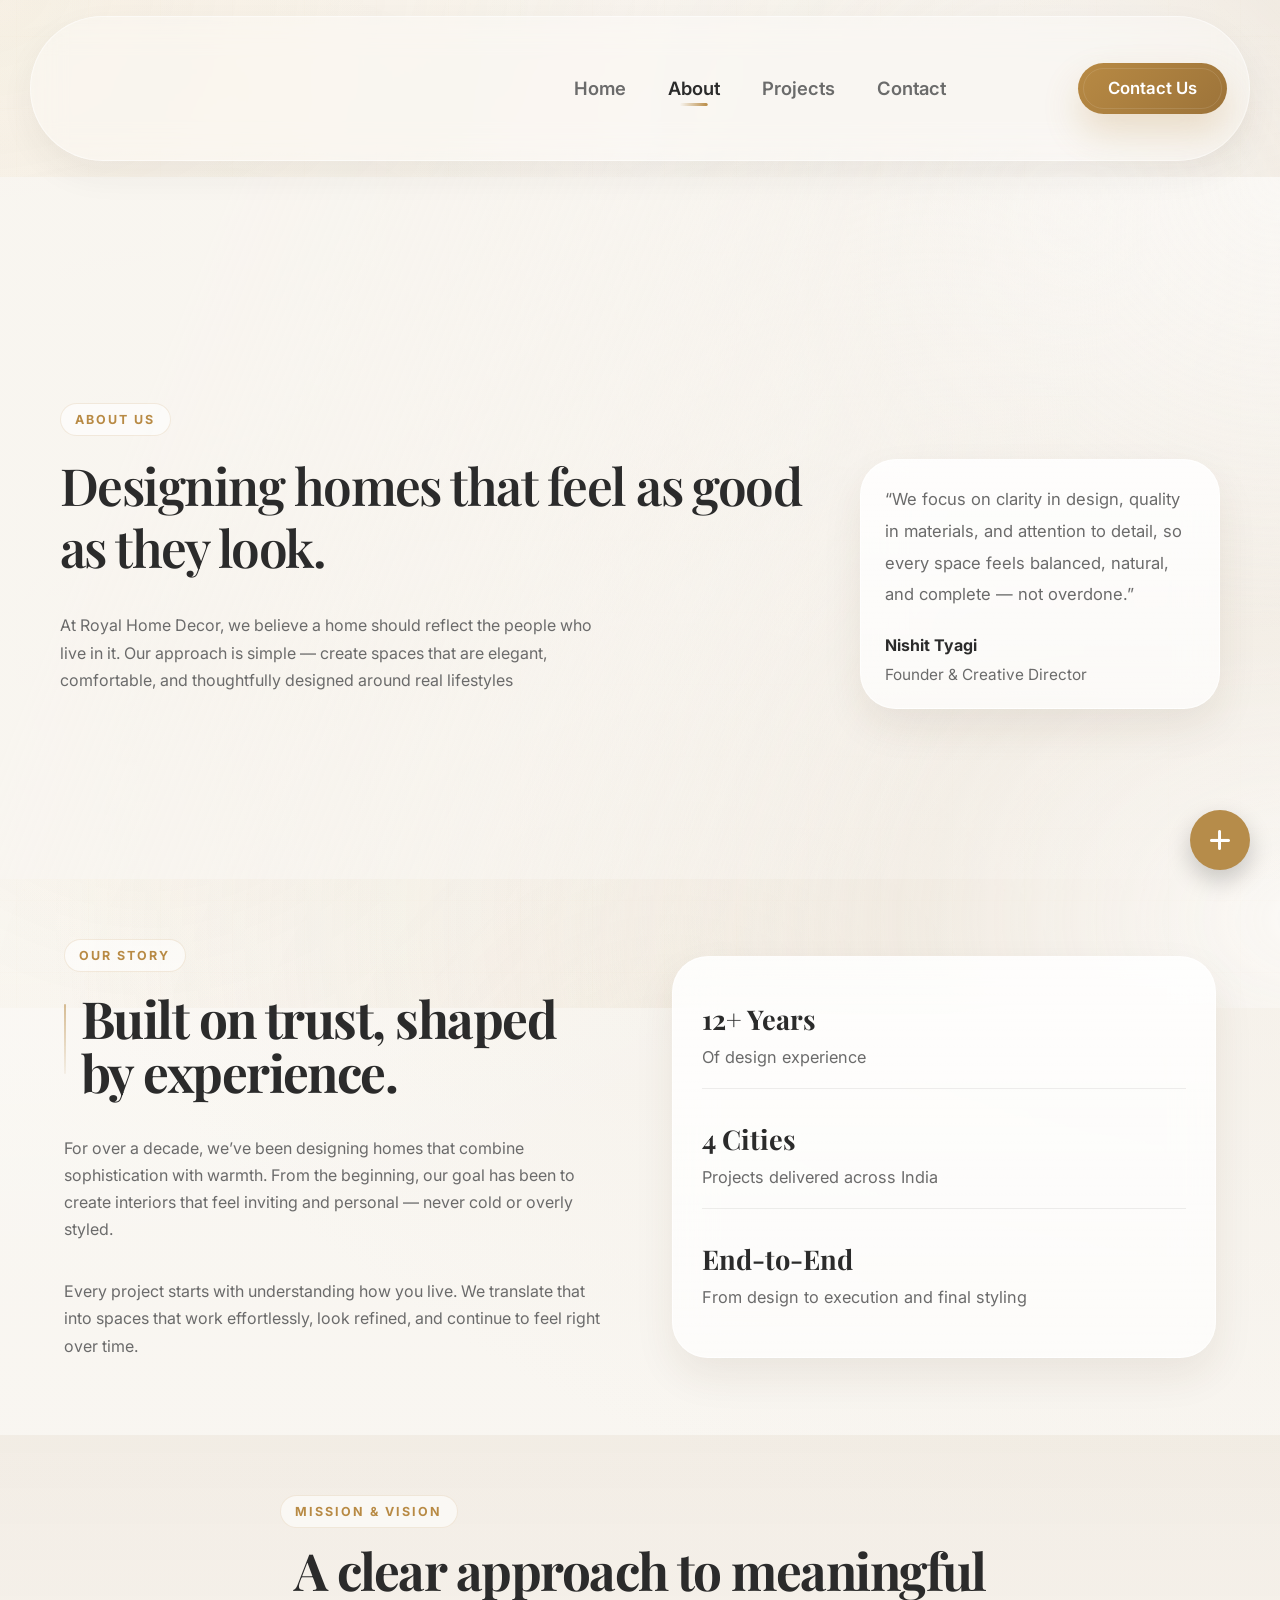
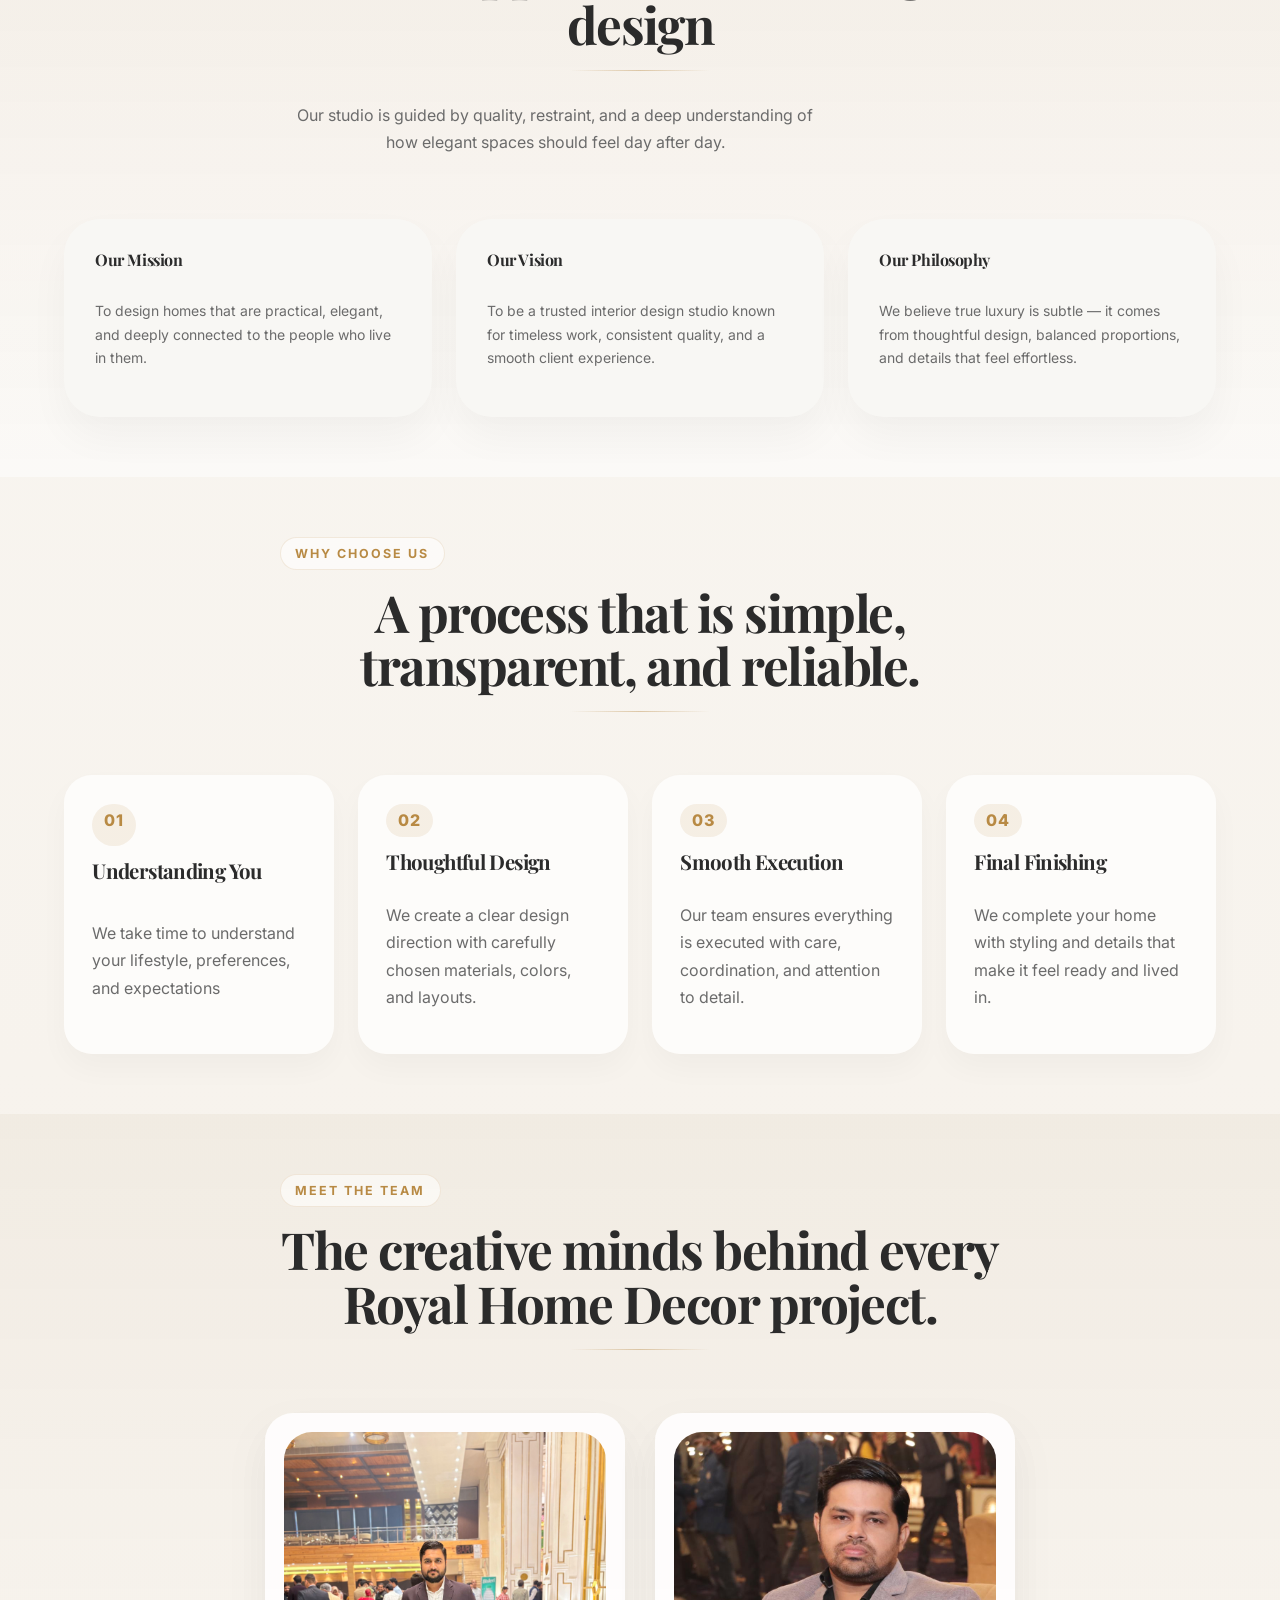
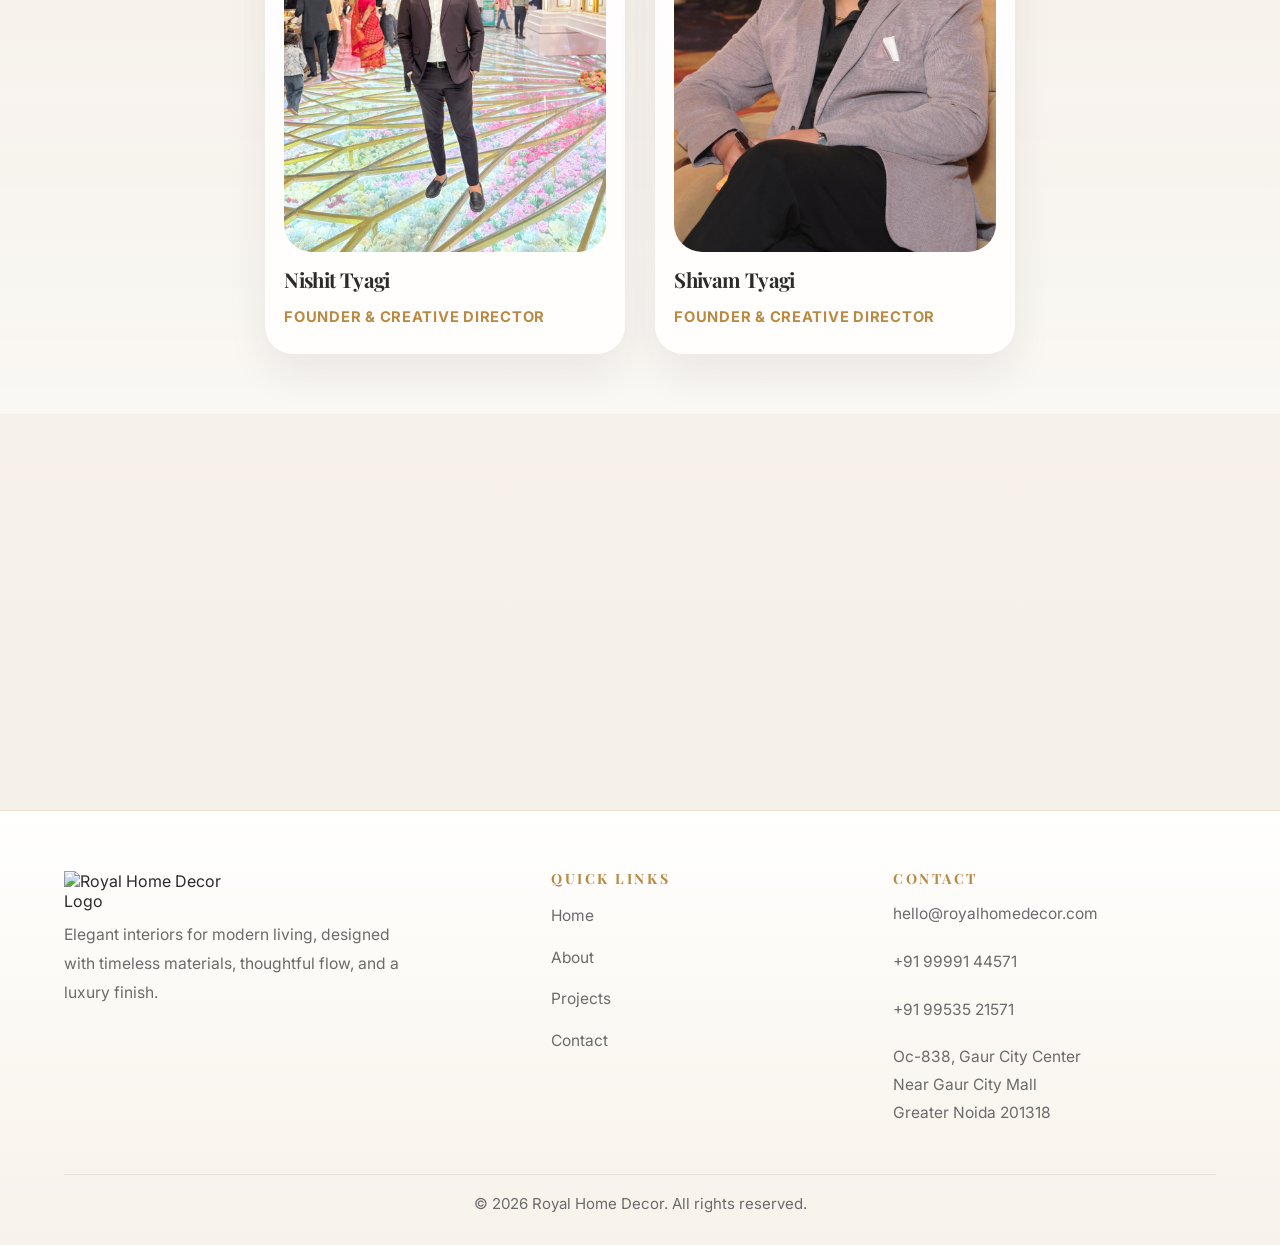
==== about.html @ 7101d957 "Update Mahagun gallery and team images" ====
<!DOCTYPE html>
<html lang="en">
  <head>
    <meta charset="UTF-8" />
    <meta name="viewport" content="width=device-width, initial-scale=1.0" />
    <title>About Us | Royal Home Decor</title>
    <meta
      name="description"
      content="Learn about Royal Home Decor, our design philosophy, team, and approach to creating elegant luxury interiors."
    />
    <script>
      document.documentElement.classList.add("js");
    </script>
    <link rel="preconnect" href="https://fonts.googleapis.com" />
    <link rel="preconnect" href="https://fonts.gstatic.com" crossorigin />
    <link
      href="https://fonts.googleapis.com/css2?family=Inter:wght@400;500;600;700;800&amp;family=Playfair+Display:wght@500;600;700;800&amp;display=swap"
      rel="stylesheet"
    />
    <link
      rel="stylesheet"
      href="https://cdnjs.cloudflare.com/ajax/libs/font-awesome/6.5.0/css/all.min.css"
    />
    <link rel="stylesheet" href="style.css" />
  </head>
  <body data-page="about">
    <div class="page-shell">
      <header class="site-header">
        <nav class="navbar" aria-label="Primary navigation">
          <a class="logo" href="index.html">
            <img src="images/brand/logo.png" alt="Royal Home Decor Logo" />
          </a>

          <div class="nav-menu" id="primary-menu">
            <a href="index.html" class="nav-link">Home</a>
            <a href="about.html" class="nav-link" aria-current="page">About</a>
            <a href="projects.html" class="nav-link">Projects</a>
            <a href="contact.html" class="nav-link">Contact</a>
          </div>

          <a href="contact.html" class="nav-cta">Contact Us</a>

          <button
            class="menu-toggle"
            type="button"
            aria-label="Toggle navigation"
            aria-expanded="false"
            aria-controls="primary-menu"
          >
            <span></span>
            <span></span>
          </button>
        </nav>
      </header>

      <main class="page-main about-section">
        <section class="page-hero hero-about about-hero">
          <div class="about-hero-container">
            <div class="page-hero-copy reveal reveal-up">
              <span class="eyebrow">About Us</span>
              <h1>Designing homes that feel as good as they look.</h1>
              <p>
                At Royal Home Decor, we believe a home should reflect the people who live in it.
               Our approach is simple — create spaces that are elegant, comfortable, and thoughtfully
               designed around real lifestyles
              </p>
            </div>

            <div class="page-hero-card glass-panel reveal reveal-up">
              <p>
                “We focus on clarity in design, quality in materials, and attention to detail, so every space
                feels balanced, natural, and complete — not overdone.”
                </p>
              <strong>Nishit Tyagi</strong>
              <span>Founder &amp; Creative Director</span>
            </div>
          </div>
        </section>

        <section class="section">
          <div class="container split-grid">
            <div class="editorial-panel reveal reveal-left">
              <span class="section-tag">Our Story</span>
              <h2>Built on trust, shaped by experience.</h2>
              <p>
                For over a decade, we’ve been designing homes that combine sophistication with warmth.
               From the beginning, our goal has been to create interiors that feel inviting and personal —
               never cold or overly styled.
              </p>
              <p>
                Every project starts with understanding how you live. We translate that into spaces that
                work effortlessly, look refined, and continue to feel right over time.
              </p>
            </div>

            <div class="story-card reveal reveal-right">
              <div class="story-metric">
                <strong>12+ Years</strong>
                <span>Of design experience</span>
              </div>
              <div class="story-metric">
                <strong>4 Cities</strong>
                <span>Projects delivered across India</span>
              </div>
              <div class="story-metric">
                <strong>End-to-End</strong>
                <span>From design to execution and final styling</span>
              </div>
            </div>
          </div>
        </section>

        <section class="section section-soft">
          <div class="container">
            <div class="section-header reveal reveal-up">
              <span class="section-tag">Mission &amp; Vision</span>
              <h2>A clear approach to meaningful design</h2>
              <p>
                Our studio is guided by quality, restraint, and a deep
                understanding of how elegant spaces should feel day after day.
              </p>
            </div>

            <div class="value-grid">
              <article class="value-card reveal reveal-up" data-delay="0">
                <h3>Our Mission</h3>
                <p>
                  To design homes that are practical, elegant, and deeply connected to the people who live in 
                  them.
                </p>
              </article>

              <article class="value-card reveal reveal-up" data-delay="120">
                <h3>Our Vision</h3>
                <p>
                  To be a trusted interior design studio known for timeless work, consistent quality, and a
                 smooth client experience.
                </p>
              </article>

              <article class="value-card reveal reveal-up" data-delay="240">
                <h3>Our Philosophy</h3>
                <p>
                  We believe true luxury is subtle — it comes from thoughtful design, balanced proportions,
                  and details that feel effortless.
                </p>
              </article>
            </div>
          </div>
        </section>

        <section class="section">
          <div class="container">
            <div class="section-header reveal reveal-up">
              <span class="section-tag">Why Choose Us</span>
              <h2>A process that is simple, transparent, and reliable.</h2>
            </div>

            <div class="timeline">
              <article class="timeline-step process-card reveal reveal-up" data-delay="0">
                <span class="timeline-index">01</span>
                <h3>Understanding You</h3>
                <p>
                  We take time to understand your lifestyle, preferences, and expectations
                </p>
              </article>

              <article class="timeline-step process-card reveal reveal-up" data-delay="120">
                <span class="timeline-index">02</span>
                <h3>Thoughtful Design</h3>
                <p>
                  We create a clear design direction with carefully chosen materials, colors, and layouts.
                </p>
              </article>

              <article class="timeline-step process-card reveal reveal-up" data-delay="240">
                <span class="timeline-index">03</span>
                <h3>Smooth Execution</h3>
                <p>
                  Our team ensures everything is executed with care, coordination, and attention to detail.
                </p>
              </article>

              <article class="timeline-step process-card reveal reveal-up" data-delay="360">
                <span class="timeline-index">04</span>
                <h3> Final Finishing</h3>
                <p>
                  We complete your home with styling and details that make it feel ready and lived in.
                </p>
              </article>
            </div>
          </div>
        </section>

        <section class="section section-soft">
          <div class="container team-section-container">
            <div class="section-header reveal reveal-up">
              <span class="section-tag">Meet The Team</span>
              <h2>The creative minds behind every Royal Home Decor project.</h2>
            </div>

            <div class="team-grid">

              <article class="team-card reveal reveal-up" data-delay="240">
                <img class="team-card-image--nishit" src="images/nishit-tyagi.jpg" alt="Nishit Tyagi portrait" />
                <h3>Nishit Tyagi</h3>
                <span>Founder &amp; Creative Director</span>
              </article>

              <article class="team-card reveal reveal-up" data-delay="360">
                <img class="team-card-image--shivam" src="images/shivam-tyagi.jpeg" alt="shivam Tyagi portrait" />
                <h3>Shivam Tyagi</h3>
                <span>Founder &amp; Creative Director</span>
              </article>
            </div>
          </div>
        </section>

        <section class="section">
          <div class="container">
            <div class="cta-banner reveal reveal-up">
              <div>
                <span class="section-tag">LET’S WORK TOGETHER</span>
                <h2>Your home, thoughtfully designed</h2>
                <p>
                  If you’re planning to design or upgrade your space, we’d love to help.
                  Let’s create a home that feels comfortable, refined, and truly yours
                </p>
              </div>
              <a href="contact.html" class="btn btn-primary">Start a Conversation</a>
            </div>
          </div>
        </section>
      </main>

      <footer class="site-footer">
        <div class="footer-container">
          <div class="footer-layout">
            <div class="footer-brand-block">
              <a class="footer-logo" href="index.html">
                <img src="images/brand/logo.png" alt="Royal Home Decor Logo" />
              </a>
              <p class="footer-brand-text">
                Elegant interiors for modern living, designed with timeless
                materials, thoughtful flow, and a luxury finish.
              </p>
            </div>

            <nav class="footer-links-block" aria-label="Footer navigation">
              <h3 class="footer-title">Quick Links</h3>
              <div class="footer-links-list">
                <a href="index.html">Home</a>
                <a href="about.html">About</a>
                <a href="projects.html">Projects</a>
                <a href="contact.html">Contact</a>
              </div>
            </nav>

            <div class="footer-contact-block">
              <h3 class="footer-title">Contact</h3>
              <a class="footer-contact-link" href="mailto:hello@royalhomedecor.com"
                >hello@royalhomedecor.com</a
              >
              <a class="footer-contact-link" href="tel:+919999144571">+91 99991 44571</a>
              <a class="footer-contact-link" href="tel:+919953521571">+91 99535 21571</a>
              <p class="footer-address">
                Oc-838, Gaur City Center<br />
                Near Gaur City Mall<br />
                Greater Noida 201318
              </p>
            </div>
          </div>

          <div class="footer-bottom">
            <p>&copy; <span data-year></span> Royal Home Decor. All rights reserved.</p>
          </div>
        </div>
      </footer>
    </div>

    <div class="fab-container">
      <div class="fab-options">
        <a
          href="https://wa.me/919999144571"
          target="_blank"
          rel="noopener noreferrer"
          class="fab-item whatsapp"
          aria-label="WhatsApp"
        >
          <i class="fab fa-whatsapp"></i>
        </a>
        <a
          href="https://www.instagram.com/royalhomedecor66"
          target="_blank"
          rel="noopener noreferrer"
          class="fab-item instagram"
          aria-label="Instagram"
        >
          <i class="fab fa-instagram"></i>
        </a>
        <a
          href="https://www.facebook.com/royalhomedecor66"
          target="_blank"
          rel="noopener noreferrer"
          class="fab-item facebook"
          aria-label="Facebook"
        >
          <i class="fab fa-facebook-f"></i>
        </a>
      </div>

      <button class="fab-main" id="fabToggle" aria-label="Toggle social menu">
        <i class="fas fa-plus"></i>
      </button>
    </div>

    <script src="script.js"></script>
  </body>
</html>
---- style.css ----
:root {
  --bg: #f8f5f0;
  --white: #ffffff;
  --gold: #b88a44;
  --gold-muted: #c4933f;
  --gold-deep: #9c7339;
  --beige: #ede5da;
  --beige-deep: #e3d7c6;
  --text-primary: #2b2b2b;
  --text-secondary: #6b6b6b;
  --border-soft: rgba(184, 138, 68, 0.16);
  --border-strong: rgba(184, 138, 68, 0.28);
  --glass: rgba(255, 255, 255, 0.54);
  --glass-strong: rgba(255, 255, 255, 0.82);
  --shadow-soft: 0 18px 40px rgba(77, 52, 20, 0.08);
  --shadow-card: 0 28px 60px rgba(43, 43, 43, 0.1);
  --shadow-lift: 0 32px 70px rgba(43, 43, 43, 0.14);
  --radius-xl: 36px;
  --radius-lg: 28px;
  --radius-md: 20px;
  --radius-sm: 16px;
  --max-width: 1220px;
  --nav-height: 86px;
  --transition: 0.35s ease;
  --carousel-gap: 1.5rem;
  --cards-per-view: 3;
  --pattern-beige: rgba(237, 229, 218, 0.38);
  --pattern-gold: rgba(184, 138, 68, 0.08);
  --pattern-gold-soft: rgba(184, 138, 68, 0.14);
  --space-sm: 20px;
  --space-md: 40px;
  --space-lg: 60px;
  --space-xl: 80px;
  --noise-pattern: url("data:image/svg+xml,%3Csvg xmlns='http://www.w3.org/2000/svg' width='140' height='140' viewBox='0 0 140 140'%3E%3Cg fill='%23c4933f' fill-opacity='0.08'%3E%3Ccircle cx='12' cy='18' r='1'/%3E%3Ccircle cx='56' cy='38' r='0.8'/%3E%3Ccircle cx='96' cy='22' r='0.9'/%3E%3Ccircle cx='128' cy='70' r='1'/%3E%3Ccircle cx='84' cy='96' r='0.8'/%3E%3Ccircle cx='38' cy='112' r='1'/%3E%3Ccircle cx='18' cy='80' r='0.7'/%3E%3Ccircle cx='68' cy='130' r='0.9'/%3E%3C/g%3E%3C/svg%3E");
  --curve-pattern: url("data:image/svg+xml,%3Csvg xmlns='http://www.w3.org/2000/svg' width='760' height='320' viewBox='0 0 760 320' fill='none'%3E%3Cpath d='M-40 248C84 224 116 80 250 92C384 104 432 248 560 248C646 248 708 200 800 168' stroke='%23B88A44' stroke-opacity='0.16' stroke-width='1.2'/%3E%3Cpath d='M-24 132C96 108 176 172 286 154C426 132 476 20 610 20C688 20 738 52 812 92' stroke='%23B88A44' stroke-opacity='0.12' stroke-width='1'/%3E%3C/svg%3E");
  --wave-pattern: url("data:image/svg+xml,%3Csvg xmlns='http://www.w3.org/2000/svg' width='900' height='360' viewBox='0 0 900 360' fill='none'%3E%3Cpath d='M0 220C128 184 172 266 300 234C434 200 478 106 620 122C734 134 798 214 900 196' stroke='%23B88A44' stroke-opacity='0.12' stroke-width='1.2'/%3E%3Cpath d='M0 292C122 258 178 318 300 286C436 252 486 156 626 176C744 192 804 284 900 274' stroke='%23B88A44' stroke-opacity='0.08' stroke-width='1'/%3E%3C/svg%3E");
}

*,
*::before,
*::after {
  box-sizing: border-box;
}

html {
  scroll-behavior: smooth;
  overflow-x: hidden;
  overflow-y: auto;
}

body {
  margin: 0;
  font-family: "Inter", sans-serif;
  color: var(--text-primary);
  background:
    radial-gradient(circle at top left, rgba(255, 255, 255, 0.78), transparent 28%),
    radial-gradient(circle at top right, rgba(237, 229, 218, 0.8), transparent 34%),
    linear-gradient(180deg, #fbf9f4 0%, #f8f5f0 40%, #f5efe7 100%);
  overflow-x: hidden;
  overflow-y: auto;
  transition: opacity 0.55s ease, transform 0.55s ease;
}

.js body {
  opacity: 0;
  transform: translateY(14px);
}

.js body.is-loaded {
  opacity: 1;
  transform: none;
}

.js body.is-leaving {
  opacity: 0;
  transform: translateY(14px);
}

body.menu-open {
  overflow: hidden;
}

body.modal-open {
  overflow: hidden;
}

img {
  max-width: 100%;
  height: auto;
  display: block;
}

a {
  color: inherit;
  text-decoration: none;
}

button,
input,
textarea {
  font: inherit;
}

button,
a,
input,
textarea {
  -webkit-tap-highlight-color: transparent;
}

button {
  cursor: pointer;
  padding: 10px 20px;
}

p {
  margin: 0;
}

.page-shell {
  position: relative;
  display: flex;
  min-height: 100vh;
  flex-direction: column;
  overflow: visible;
  isolation: isolate;
  z-index: 0;
}

.page-shell::before,
.page-shell::after {
  content: "";
  position: fixed;
  inset: -12vh -10vw;
  pointer-events: none;
}

.page-shell::before {
  z-index: -3;
  background:
    radial-gradient(ellipse at 6% 8%, rgba(196, 147, 63, 0.16) 0%, rgba(196, 147, 63, 0.09) 18%, rgba(196, 147, 63, 0.03) 34%, transparent 56%),
    radial-gradient(ellipse at 94% 92%, rgba(255, 255, 255, 0.72) 0%, rgba(237, 229, 218, 0.52) 20%, rgba(237, 229, 218, 0.16) 38%, transparent 62%),
    radial-gradient(circle at 18% 68%, rgba(196, 147, 63, 0.1) 0%, rgba(196, 147, 63, 0.03) 22%, transparent 48%),
    radial-gradient(circle at 78% 28%, rgba(255, 255, 255, 0.46) 0%, rgba(255, 255, 255, 0.1) 22%, transparent 48%),
    radial-gradient(circle at 52% 112%, rgba(196, 147, 63, 0.08) 0%, rgba(196, 147, 63, 0.02) 20%, transparent 50%);
  opacity: 0.82;
  animation: none;
}

.page-shell::after {
  z-index: -2;
  background:
    linear-gradient(rgba(196, 147, 63, 0.055) 1px, transparent 1px) 0 0 / 72px 72px,
    linear-gradient(90deg, rgba(196, 147, 63, 0.055) 1px, transparent 1px) 0 0 / 72px 72px,
    var(--noise-pattern) 0 0 / 140px 140px;
  opacity: 0.18;
}

.page-main {
  flex: 1;
}

.container {
  width: 90%;
  max-width: 1200px;
  margin: 0 auto;
}

.section {
  position: relative;
  padding: var(--space-lg) 0;
  margin: 0;
  min-height: auto;
  isolation: isolate;
}

section {
  padding: var(--space-lg) 0;
  margin: 0;
}

.row {
  display: flex;
  flex-wrap: wrap;
  gap: var(--space-md);
}

.projects-section {
  padding-bottom: 40px;
}

.testimonials-section,
.testimonial-section {
  padding-top: 40px;
}

.view-all-btn {
  margin-top: 20px;
}

.section-soft {
  background:
    linear-gradient(180deg, rgba(237, 229, 218, 0.55) 0%, rgba(255, 255, 255, 0.48) 100%);
}

.eyebrow,
.section-tag {
  display: inline-flex;
  align-items: center;
  gap: 0.45rem;
  width: fit-content;
  padding: 0.5rem 0.9rem;
  border-radius: 999px;
  background: rgba(255, 255, 255, 0.56);
  border: 1px solid var(--border-soft);
  color: var(--gold);
  font-size: 0.78rem;
  font-weight: 700;
  letter-spacing: 0.16em;
  text-transform: uppercase;
}

h1,
h2,
h3 {
  margin-top: 0;
  margin-bottom: 15px;
  font-family: "Playfair Display", serif;
  font-weight: 700;
  letter-spacing: -0.03em;
}

p {
  margin-top: 0;
  margin-bottom: 15px;
}

h1 {
  font-size: clamp(3rem, 6vw, 5.7rem);
  line-height: 0.98;
}

h2 {
  font-size: clamp(2.25rem, 4vw, 4rem);
  line-height: 1.05;
}

h3 {
  font-size: 1.28rem;
  line-height: 1.2;
}

.section-header {
  max-width: 720px;
  margin: 0 auto 3rem;
  text-align: center;
  display: grid;
  gap: 1rem;
}

.section-header h2 {
  position: relative;
  padding-bottom: 1.2rem;
}

.section-header h2::after {
  content: "";
  position: absolute;
  left: 50%;
  bottom: 0;
  width: min(140px, 44%);
  height: 1px;
  transform: translateX(-50%);
  background:
    linear-gradient(90deg, transparent 0%, rgba(184, 138, 68, 0.42) 50%, transparent 100%);
}

.section-header p,
.hero-copy p,
.page-hero-copy p,
.editorial-panel p,
.cta-banner p,
.value-card p,
.timeline-step p,
.team-card p,
.detail-card p,
.story-metric span,
.project-overlay p {
  color: var(--text-secondary);
  font-size: 1.02rem;
  line-height: 1.85;
}

.btn,
.nav-cta,
.inline-link {
  display: inline-flex;
  align-items: center;
  justify-content: center;
  border: 0;
  border-radius: 999px;
  transition: transform var(--transition), box-shadow var(--transition),
    background-color var(--transition), color var(--transition),
    border-color var(--transition), opacity var(--transition);
}

.btn {
  min-height: 56px;
  padding: 0.95rem 1.6rem;
  font-weight: 700;
}

.btn-small {
  min-height: 42px;
  padding: 0.65rem 1rem;
  font-size: 0.92rem;
}

.btn-primary,
.nav-cta {
  position: relative;
  overflow: hidden;
  isolation: isolate;
  background: linear-gradient(135deg, var(--gold) 0%, var(--gold-deep) 100%);
  color: var(--white);
  box-shadow: 0 18px 36px rgba(184, 138, 68, 0.24);
}

.btn-primary::after,
.nav-cta::after {
  content: "";
  position: absolute;
  inset: 5px;
  border-radius: inherit;
  border: 1px solid rgba(255, 255, 255, 0.3);
  opacity: 0.36;
  transition: opacity var(--transition), transform var(--transition);
  pointer-events: none;
}

.btn-secondary {
  background: rgba(255, 255, 255, 0.66);
  border: 1px solid rgba(184, 138, 68, 0.18);
  color: var(--text-primary);
  box-shadow: 0 14px 30px rgba(43, 43, 43, 0.06);
  backdrop-filter: blur(14px);
}

.btn:hover,
.nav-cta:hover,
.inline-link:hover,
.btn:focus-visible,
.nav-cta:focus-visible,
.inline-link:focus-visible {
  transform: translateY(-2px);
}

.btn-primary:hover::after,
.nav-cta:hover::after,
.btn-primary:focus-visible::after,
.nav-cta:focus-visible::after {
  opacity: 0.66;
  transform: scale(0.98);
}

.inline-link {
  width: fit-content;
  padding: 0;
  color: var(--gold);
  font-weight: 700;
}

.glass-panel,
.floating-card,
.story-card,
.form-card,
.contact-panel,
.cta-banner,
.value-card {
  border: 1px solid rgba(255, 255, 255, 0.64);
  background: linear-gradient(180deg, rgba(255, 255, 255, 0.86) 0%, rgba(255, 255, 255, 0.68) 100%);
  backdrop-filter: blur(20px);
  box-shadow: var(--shadow-soft);
}

.project-card::before,
.gallery-card::before,
.testimonial-card::before {
  content: "";
  position: absolute;
  inset: 10px;
  border-radius: calc(var(--radius-lg) - 8px);
  border: 1px solid rgba(184, 138, 68, 0.22);
  opacity: 0;
  transform: scale(0.985);
  z-index: 2;
  transition: opacity var(--transition), transform var(--transition);
  pointer-events: none;
}

.project-card:hover::before,
.gallery-card:hover::before,
.testimonial-card:hover::before,
.project-card:focus-within::before,
.gallery-card:focus-within::before,
.testimonial-card:focus-within::before {
  opacity: 1;
  transform: scale(1);
}

.site-header {
  position: sticky;
  top: 0;
  z-index: 1000;
  padding: 1rem 0;
}

.navbar {
  width: min(calc(100% - 3rem), var(--max-width));
  margin: 0 auto;
  display: flex;
  align-items: center;
  justify-content: space-between;
  gap: 1rem;
  min-height: 100px;
  padding: 0.72rem 1.35rem;
  border-radius: 999px;
  background: rgba(255, 255, 255, 0.34);
  border: 1px solid rgba(255, 255, 255, 0.5);
  box-shadow: 0 14px 34px rgba(43, 43, 43, 0.06);
  backdrop-filter: blur(16px);
  transition: background-color var(--transition), border-color var(--transition),
    box-shadow var(--transition);
}

.navbar.scrolled,
.navbar.menu-open {
  background: rgba(255, 255, 255, 0.82);
  border-color: var(--border-soft);
  box-shadow: 0 18px 38px rgba(43, 43, 43, 0.08);
}

.logo {
  font-family: "Playfair Display", serif;
  font-size: 1.35rem;
  font-weight: 700;
  letter-spacing: 0.02em;
}

.navbar > .logo {
  display: flex;
  align-items: center;
  justify-content: flex-start;
  width: 380px;
  min-width: 380px;
  height: 120px;
  overflow: hidden;
  padding-left: 28px;
  margin-right: 0.5rem;
  flex-shrink: 0;
  line-height: 0;
}

.navbar > .logo img {
  height: 105px;
  width: auto;
  object-fit: contain;
  display: block;
  margin-left: 26px;
  transform: scale(2.35);
  transform-origin: center;
}

.navbar > .logo.logo--text {
  width: auto;
  min-width: 0;
  height: auto;
  overflow: visible;
  padding-left: 0;
  margin-right: 1rem;
  line-height: 1.1;
}

.navbar,
.nav-container,
.navbar-container {
  display: flex;
  align-items: center;
  justify-content: space-between;
  min-height: 100px;
}

.nav-menu,
.nav-links {
  display: flex;
  align-items: center;
  gap: 42px;
}

.nav-menu {
  flex: 1;
  justify-content: center;
  margin: 0 1.5rem;
}

.nav-link,
.nav-links a {
  position: relative;
  color: var(--text-secondary);
  font-size: 1.15rem;
  font-weight: 600;
  line-height: 1;
  padding: 0;
}

.nav-link::after,
.nav-links a::after {
  content: "";
  position: absolute;
  left: 50%;
  bottom: -8px;
  width: 55%;
  height: 3px;
  border-radius: 999px;
  background: linear-gradient(90deg, transparent, var(--gold));
  transform: translateX(-50%) scaleX(0);
  transform-origin: center;
  transition: transform var(--transition), opacity var(--transition);
  opacity: 0;
}

.nav-link:hover,
.nav-link:focus-visible,
.nav-link[aria-current="page"],
.nav-links a.active {
  color: var(--text-primary);
}

.nav-link:hover::after,
.nav-link:focus-visible::after,
.nav-link[aria-current="page"]::after,
.nav-links a.active::after {
  transform: translateX(-50%) scaleX(1);
  opacity: 1;
}

.nav-cta,
.contact-btn {
  min-height: 46px;
  padding: 16px 30px;
  line-height: 1.15;
  white-space: nowrap;
  font-size: 1.05rem;
  font-weight: 600;
  border-radius: 999px;
  flex-shrink: 0;
}

.menu-toggle {
  display: none;
  width: 48px;
  height: 48px;
  flex-shrink: 0;
  align-items: center;
  justify-content: center;
  flex-direction: column;
  gap: 0.35rem;
  border: 0;
  border-radius: 50%;
  background: rgba(255, 255, 255, 0.7);
  padding: 0;
}

.card {
  padding: 20px;
}

.menu-toggle span {
  width: 20px;
  height: 2px;
  border-radius: 999px;
  background: var(--text-primary);
  transition: transform var(--transition), opacity var(--transition);
}

.hero-home,
.page-hero {
  position: relative;
  display: flex;
  align-items: center;
  overflow: clip;
  isolation: isolate;
}

.hero-home::before,
.page-hero::before {
  content: "";
  position: absolute;
  inset: 0;
  background:
    linear-gradient(112deg, rgba(248, 245, 240, 0.94) 15%, rgba(248, 245, 240, 0.72) 45%, rgba(248, 245, 240, 0.34) 75%),
    radial-gradient(circle at top right, rgba(255, 255, 255, 0.65), transparent 30%);
  z-index: -1;
}

.hero-home::after {
  content: "";
  position: absolute;
  top: -18%;
  right: -10%;
  width: min(44vw, 520px);
  aspect-ratio: 1;
  border-radius: 50%;
  background: rgba(237, 229, 218, 0.52);
  filter: blur(40px);
  z-index: -1;
}

.hero-home {
  min-height: 100vh;
  padding-top: 110px;
  padding-bottom: clamp(2.8rem, 5.8vh, 5.2rem);
  background: url("images/featured/home-hero.jpg") center/cover no-repeat;
  background-attachment: scroll;
}

.hero-section {
  position: relative;
  min-height: 100vh;
  padding-top: 110px;
  overflow: visible;
  background-attachment: scroll;
}

.main-wrapper,
.page-container,
.page-wrapper {
  overflow: visible;
}

.hero-section,
.testimonial-track,
.project-card,
.hero-stats-card {
  transform: translateZ(0);
  backface-visibility: hidden;
}

.page-hero {
  min-height: 78vh;
  padding: 8.5rem 0 5rem;
  background-position: center;
  background-size: cover;
  background-attachment: scroll;
}

.about-hero-container {
  position: relative;
  z-index: 1;
  width: 100%;
  max-width: 1400px;
  margin: 0 auto;
  padding: 0 60px;
  display: flex;
  justify-content: space-between;
  align-items: flex-end;
  gap: clamp(1.5rem, 3vw, 3rem);
}

.about-hero .page-hero-copy {
  max-width: min(760px, 100%);
  margin: 0;
  padding: 0;
  left: auto;
  right: auto;
  position: relative;
}

.about-hero .page-hero-card {
  margin-left: auto;
  width: min(360px, 100%);
  max-width: 360px;
}

.hero-home .hero-grid,
.hero-container {
  position: relative;
  width: 100%;
  max-width: 1400px;
  margin: 0 auto;
  padding: 0 60px;
  display: block;
}

.hero-about {
  background-image: url("images/featured/about-hero.jpg");
}

.hero-projects {
  background-image: url("images/projects/chandelier-salon.jpg");
}

.hero-contact {
  background-image: url("images/featured/contact-hero.jpg");
}

.hero-apex-golf {
  background-image: url("images/apex-golf-avenue.jpg");
  background-position: center 42%;
}

.hero-grid,
.page-hero-inner {
  position: relative;
  z-index: 1;
  display: grid;
  width: 100%;
  grid-template-columns: minmax(0, 1fr) minmax(260px, 340px);
  gap: clamp(1.4rem, 2.8vw, 2.5rem);
  align-items: center;
}

.hero-grid::before,
.hero-grid::after {
  content: "";
  position: absolute;
  pointer-events: none;
}

.hero-grid::before {
  top: -8%;
  left: -8%;
  width: min(62vw, 760px);
  height: min(44vh, 320px);
  background: var(--curve-pattern) left top / contain no-repeat;
  opacity: 0.36;
  z-index: -1;
}

.hero-grid::after {
  right: 20%;
  bottom: 4%;
  width: 180px;
  height: 180px;
  background:
    radial-gradient(circle, rgba(184, 138, 68, 0.22) 0 1.4px, transparent 1.4px) 0 0 / 18px 18px;
  opacity: 0.26;
  animation: none;
  z-index: -1;
}

.page-hero-inner {
  align-items: end;
}

.page-hero-inner--centered {
  grid-template-columns: 1fr;
  justify-items: center;
  text-align: center;
}

.hero-copy,
.page-hero-copy {
  position: relative;
  max-width: 680px;
  display: grid;
  gap: 1.2rem;
}

.hero-home .hero-copy {
  max-width: 900px;
  padding-left: 0;
  padding-right: 380px;
}

.hero-content {
  max-width: 620px;
  padding-left: 80px;
  padding-right: 20px;
  position: relative;
  z-index: 2;
}

.hero-left {
  padding-left: 70px;
}

.hero-content .tag {
  margin-left: 6px;
  margin-bottom: 24px;
}

.hero-copy::before {
  content: "";
  position: absolute;
  left: -16%;
  top: 18%;
  width: min(42vw, 430px);
  aspect-ratio: 1;
  border-radius: 50%;
  background: radial-gradient(circle, rgba(184, 138, 68, 0.16) 0%, rgba(184, 138, 68, 0.04) 58%, transparent 78%);
  filter: blur(30px);
  z-index: -1;
  animation: none;
}

.hero-copy h1 {
  font-size: clamp(2.6rem, 5.4vw, 5rem);
  line-height: 0.97;
}

.hero-home .hero-copy h1,
.hero-content h1 {
  font-size: clamp(4rem, 6vw, 7rem);
  line-height: 0.92;
  letter-spacing: -0.04em;
  margin-bottom: 24px;
}

.hero-content h1 {
  margin-left: 6px;
}

.hero-copy p,
.page-hero-copy p {
  max-width: 620px;
  font-size: 1.08rem;
}

.hero-home .hero-copy p,
.hero-content p {
  max-width: 680px;
  font-size: 1.3rem;
  margin-bottom: 32px;
}

.hero-content p {
  margin-left: 6px;
  max-width: 560px;
}

.about-section h1,
.about-hero .page-hero-copy h1 {
  font-size: clamp(32px, 4vw, 56px);
  line-height: 1.2;
  font-weight: 600;
}

.about-section p {
  font-size: 16px;
  line-height: 1.7;
  max-width: 550px;
}

.about-card h3,
.about-section .value-card h3 {
  font-size: 16px;
}

.about-card p,
.about-section .value-card p {
  font-size: 14px;
}

.page-hero-inner--centered .page-hero-copy p {
  margin: 0 auto;
}

.hero-actions {
  display: flex;
  flex-wrap: wrap;
  gap: 1rem;
  margin-top: 0.5rem;
}

.hero-trust {
  margin-top: 0.5rem;
  max-width: 62ch;
  color: var(--text-secondary);
  font-size: 0.96rem;
  line-height: 1.8;
}

.floating-card,
.page-hero-card {
  padding: 1.5rem;
  border-radius: var(--radius-xl);
}

.floating-card {
  display: grid;
  gap: 1rem;
  animation: none;
}

.hero-stats {
  position: relative;
  isolation: isolate;
}

.hero-right {
  position: absolute;
  top: 50%;
  right: 60px;
  display: flex;
  justify-content: flex-end;
  transform: none;
  translate: 0 -50%;
}

.hero-home .hero-grid > .hero-stats {
  position: absolute;
  top: 50%;
  right: 60px;
  justify-self: end;
  transform: none;
  translate: 0 -50%;
}

.hero-home .hero-stats,
.hero-stats-card {
  width: 330px;
  max-width: 100%;
  padding: 34px 28px;
  animation: floatCard 8s ease-in-out infinite;
}

.hero-overlay,
.hero-inner,
.hero-wrapper {
  padding-left: 0 !important;
  padding-right: 0 !important;
}

.hero-bg,
.hero-overlay,
.bg-blob,
.floating-shape {
  will-change: auto;
  animation: none;
  filter: none;
}

.hero-stats::before,
.hero-stats::after {
  content: "";
  position: absolute;
  pointer-events: none;
  z-index: -1;
}

.hero-stats::before {
  width: 130px;
  height: 130px;
  top: -30px;
  right: -24px;
  border-radius: 28px;
  border: 1px solid rgba(184, 138, 68, 0.22);
  background: rgba(255, 255, 255, 0.2);
  transform: rotate(10deg);
  animation: none;
}

.hero-stats::after {
  width: 120px;
  height: 120px;
  left: -28px;
  bottom: 14px;
  border-radius: 50%;
  background: rgba(184, 138, 68, 0.12);
  filter: blur(34px);
}

.hero-stats .stat-block + .stat-block {
  border-top: 1px solid rgba(43, 43, 43, 0.08);
  padding-top: 1rem;
}

.stat-block strong {
  display: block;
  font-family: "Playfair Display", serif;
  font-size: 2.15rem;
}

.stat-block span,
.page-hero-card span {
  color: var(--text-secondary);
  font-size: 0.96rem;
}

.page-hero-card {
  display: grid;
  gap: 0.6rem;
  max-width: 360px;
}

.page-hero-card p {
  font-size: 1.04rem;
  line-height: 1.9;
  color: var(--text-secondary);
}

.split-grid {
  display: grid;
  grid-template-columns: minmax(0, 1fr) minmax(0, 1fr);
  gap: 4rem;
  align-items: center;
}

.split-grid--balanced {
  grid-template-columns: minmax(0, 0.95fr) minmax(0, 1.05fr);
}

.image-panel img,
.about-image {
  min-height: 520px;
  object-fit: cover;
  border-radius: var(--radius-xl);
  box-shadow: var(--shadow-card);
}

.image-panel {
  position: relative;
  isolation: isolate;
}

.image-panel::before,
.image-panel::after {
  content: "";
  position: absolute;
  pointer-events: none;
  z-index: -1;
}

.image-panel::before {
  left: -8%;
  top: 6%;
  width: min(80%, 430px);
  height: min(94%, 540px);
  border-radius: 230px 230px 32px 32px;
  border: 1px solid rgba(184, 138, 68, 0.16);
  background: linear-gradient(180deg, rgba(237, 229, 218, 0.48) 0%, rgba(255, 255, 255, 0.05) 100%);
}

.image-panel::after {
  width: 130px;
  height: 130px;
  top: -18px;
  right: -18px;
  border-radius: 24px;
  background:
    radial-gradient(circle, rgba(184, 138, 68, 0.24) 0 1.2px, transparent 1.2px) 0 0 / 12px 12px;
  opacity: 0.34;
}

.editorial-panel {
  display: grid;
  gap: 1.25rem;
}

.editorial-panel h2 {
  position: relative;
  padding-left: 1.05rem;
}

.editorial-panel h2::before {
  content: "";
  position: absolute;
  left: 0;
  top: 0.24em;
  width: 2px;
  height: 65%;
  border-radius: 999px;
  background: linear-gradient(180deg, rgba(184, 138, 68, 0.55) 0%, rgba(184, 138, 68, 0.08) 100%);
}

.feature-list {
  display: grid;
  gap: 1rem;
  margin: 0.5rem 0 0.75rem;
}

.feature-item {
  padding: 1.1rem 1.2rem;
  border-radius: var(--radius-md);
  background: rgba(255, 255, 255, 0.72);
  border: 1px solid rgba(255, 255, 255, 0.7);
  box-shadow: 0 16px 36px rgba(43, 43, 43, 0.05);
}

.feature-item strong {
  display: block;
  margin-bottom: 0.35rem;
  font-size: 1rem;
}

.feature-item span {
  color: var(--text-secondary);
  font-size: 0.96rem;
  line-height: 1.75;
}

.project-grid {
  position: relative;
  z-index: 0;
  display: grid;
  gap: 1.5rem;
}

.project-grid--three {
  grid-template-columns: repeat(3, minmax(0, 1fr));
}

.project-grid::before,
.gallery-grid::before {
  content: "";
  position: absolute;
  inset: -1.6rem -1rem;
  border-radius: calc(var(--radius-xl) + 8px);
  background:
    linear-gradient(rgba(184, 138, 68, 0.05) 1px, transparent 1px),
    linear-gradient(90deg, rgba(184, 138, 68, 0.05) 1px, transparent 1px);
  background-size: 44px 44px;
  opacity: 0.24;
  z-index: -2;
  pointer-events: none;
}

.project-grid::after,
.gallery-grid::after {
  content: "";
  position: absolute;
  width: min(34vw, 360px);
  aspect-ratio: 1;
  top: 18%;
  right: 10%;
  border-radius: 50%;
  background: rgba(184, 138, 68, 0.08);
  filter: blur(40px);
  z-index: -1;
  pointer-events: none;
  animation: none;
}

.project-card,
.gallery-card {
  position: relative;
  overflow: hidden;
  border-radius: var(--radius-lg);
  box-shadow: var(--shadow-card);
  background: var(--white);
  transition: transform var(--transition), box-shadow var(--transition);
  transform: translateZ(0);
  backface-visibility: hidden;
}

.project-card:hover,
.gallery-card:hover,
.testimonial-card:hover,
.team-card:hover {
  transform: translateY(-8px);
  box-shadow: var(--shadow-lift);
}

.project-media,
.gallery-card img {
  position: relative;
  overflow: hidden;
}

.project-media {
  aspect-ratio: 0.84;
}

.project-media img,
.gallery-card img {
  height: 100%;
  object-fit: cover;
  transition: transform 0.7s ease;
}

.project-image--mahagun {
  width: 100%;
  height: 100%;
  object-fit: contain;
  object-position: center center;
  background: #ebe6de;
  filter: none;
  transform: scale(1);
  transition: transform 0.7s ease;
}

.project-card:hover .project-media img,
.gallery-card:hover img {
  transform: scale(1.06);
}

.project-card:hover .project-image--mahagun {
  transform: scale(1.03);
}


.project-overlay,
.gallery-overlay {
  --overlay-action-space: 0px;
  position: absolute;
  left: 1.15rem;
  right: 1.15rem;
  bottom: 0.85rem;
  display: grid;
  gap: 0.34rem;
  padding: 0.82rem 1rem calc(0.86rem + var(--overlay-action-space));
  border-radius: 22px;
  background: rgba(255, 255, 255, 0.76);
  border: 1px solid rgba(255, 255, 255, 0.72);
  backdrop-filter: blur(16px);
  align-content: start;
  overflow: hidden;
  transform: translateY(calc(100% - 104px));
  transition: transform 0.45s ease, padding-bottom 0.35s ease;
}

.project-meta,
.gallery-overlay span {
  color: var(--gold);
  font-size: 0.88rem;
  font-weight: 700;
  letter-spacing: 0.08em;
  text-transform: uppercase;
}

.project-overlay h3,
.gallery-overlay h3 {
  margin: 0;
  line-height: 1.1;
}

.project-overlay .project-cta,
.gallery-overlay .btn {
  position: absolute;
  left: 1rem;
  right: 1rem;
  bottom: 0.86rem;
  margin: 0;
  opacity: 0;
  transform: translateY(12px);
  pointer-events: none;
  transition: opacity 0.35s ease, transform 0.35s ease;
}

.project-card:hover .project-overlay,
.project-card:focus-within .project-overlay,
.gallery-card:hover .gallery-overlay,
.gallery-card:focus-within .gallery-overlay {
  --overlay-action-space: 3.5rem;
  transform: translateY(0);
}

.project-card:hover .project-overlay .project-cta,
.project-card:focus-within .project-overlay .project-cta,
.gallery-card:hover .gallery-overlay .btn,
.gallery-card:focus-within .gallery-overlay .btn {
  opacity: 1;
  transform: translateY(0);
  pointer-events: auto;
}

.section-actions {
  display: flex;
  justify-content: center;
  margin-top: 2.5rem;
}

.hero-gallery {
  min-height: min(70vh, 680px);
  padding: 8rem 0 5rem;
  background:
    linear-gradient(rgba(248, 245, 240, 0.78), rgba(248, 245, 240, 0.84)),
    url("images/projects/mahagun-mascot-crossing-republic.jpg") center 56% / cover no-repeat;
}

[data-page="nirala-gallery"] .hero-gallery {
  background:
    linear-gradient(rgba(248, 245, 240, 0.78), rgba(248, 245, 240, 0.84)),
    url("images/projects/nirala-estate-kitchen.jpg") center 52% / cover no-repeat;
}

[data-page="apex-gallery"] .hero-gallery {
  background:
    linear-gradient(rgba(248, 245, 240, 0.78), rgba(248, 245, 240, 0.84)),
    url("images/projects/apex-apphabe-bedroom.jpg") center 52% / cover no-repeat;
}

.apex-apphabe-gallery-shell {
  width: min(90%, 1200px);
  max-width: 1200px;
}

.apex-apphabe-gallery-grid {
  display: grid;
  grid-template-columns: repeat(3, minmax(0, 1fr));
  gap: 20px;
}

.apex-apphabe-gallery-card {
  margin: 0;
  aspect-ratio: 3 / 4;
  overflow: hidden;
  border-radius: 20px;
  background: linear-gradient(180deg, #faf6ef 0%, #f2e9dd 100%);
  box-shadow: 0 18px 40px rgba(43, 43, 43, 0.08);
}

.apex-apphabe-gallery-card img {
  width: 100%;
  height: 100%;
  display: block;
  object-fit: cover;
  transition: transform 0.4s ease;
}

.apex-apphabe-gallery-card:hover img {
  transform: scale(1.05);
}

@media (max-width: 1100px) {
  .apex-apphabe-gallery-grid {
    grid-template-columns: repeat(2, minmax(0, 1fr));
  }
}

@media (max-width: 680px) {
  .apex-apphabe-gallery-grid {
    grid-template-columns: 1fr;
  }
}

[data-page="apex-golf-avenue-gallery"] .hero-gallery {
  background:
    linear-gradient(rgba(248, 245, 240, 0.78), rgba(248, 245, 240, 0.84)),
    url("images/apex-golf-avenue.jpg") center 52% / cover no-repeat;
}

.gallery-page-hero {
  display: grid;
  gap: 1rem;
  max-width: 900px;
}

.gallery-page-hero h1 {
  font-size: clamp(2.4rem, 5.2vw, 5rem);
  line-height: 0.98;
}

.gallery-page-hero p {
  color: var(--text-secondary);
  max-width: 68ch;
  line-height: 1.8;
}

.gallery-back-link {
  display: inline-flex;
  align-items: center;
  gap: 0.45rem;
  width: fit-content;
  margin-bottom: 1rem;
  padding: 0.55rem 1rem;
  border-radius: 999px;
  border: 1px solid var(--border-soft);
  background: rgba(255, 255, 255, 0.74);
  color: var(--text-primary);
  font-weight: 600;
  transition: transform var(--transition), border-color var(--transition), color var(--transition);
}

.gallery-back-link:hover,
.gallery-back-link:focus-visible {
  color: var(--gold-deep);
  border-color: var(--border-strong);
  transform: translateY(-2px);
}

.mahagun-gallery-page {
  position: relative;
  padding-top: 1.2rem;
}

.mahagun-gallery-page::before {
  content: "";
  position: absolute;
  top: 8%;
  right: 4%;
  width: min(28vw, 320px);
  aspect-ratio: 1;
  border-radius: 50%;
  background: rgba(184, 138, 68, 0.1);
  filter: blur(40px);
  z-index: -1;
  pointer-events: none;
}

.mahagun-gallery-page .container {
  width: min(90%, 1200px);
  max-width: 1200px;
}

.mahagun-gallery-page [data-mahagun-page-gallery] {
  display: grid;
  grid-template-columns: repeat(3, minmax(0, 1fr));
  gap: clamp(1rem, 2vw, 1.5rem);
  width: 100%;
  max-width: 1200px;
  margin: 0 auto;
}

.mahagun-gallery-page [data-mahagun-page-gallery]::before,
.mahagun-gallery-page [data-mahagun-page-gallery]::after {
  content: none;
}

.mahagun-gallery-page [data-mahagun-page-gallery] .gallery-item {
  position: relative;
  display: block;
  width: 100%;
  margin: 0 0 24px;
  padding: 0;
  border: 0;
  border-radius: 28px;
  overflow: hidden;
  aspect-ratio: 3 / 4;
  background: linear-gradient(180deg, #faf6ef 0%, #f1e8db 100%);
  box-shadow: 0 18px 40px rgba(43, 43, 43, 0.08);
  cursor: pointer;
  transition: transform 0.35s ease, box-shadow 0.35s ease;
}

.mahagun-gallery-page [data-mahagun-page-gallery] .gallery-item img {
  width: 100%;
  height: 100%;
  display: block;
  object-fit: cover;
  transition: transform 0.45s ease;
}

.mahagun-gallery-page [data-mahagun-page-gallery] .gallery-item:hover,
.mahagun-gallery-page [data-mahagun-page-gallery] .gallery-item:focus-visible {
  transform: translateY(-6px);
  box-shadow: 0 26px 56px rgba(43, 43, 43, 0.16);
}

.mahagun-gallery-page [data-mahagun-page-gallery] .gallery-item:hover img,
.mahagun-gallery-page [data-mahagun-page-gallery] .gallery-item:focus-visible img {
  transform: scale(1.04);
}

.mahagun-gallery {
  padding: 80px 0;
}

.mahagun-gallery-grid {
  column-count: 4;
  column-gap: 24px;
  max-width: 1500px;
  margin: 0 auto;
  padding: 0 24px;
}

.mahagun-gallery-item {
  display: inline-block;
  width: 100%;
  margin: 0 0 24px;
  padding: 0;
  border: 0;
  break-inside: avoid;
  overflow: hidden;
  border-radius: 24px;
  background: #fff;
  cursor: pointer;
}

.mahagun-gallery-item img {
  width: 100%;
  height: auto;
  display: block;
  border-radius: 24px;
  transition: all 0.4s ease;
}

.mahagun-gallery-item:hover img,
.mahagun-gallery-item:focus-visible img {
  transform: scale(1.04);
}

@media (max-width: 1200px) {
  .mahagun-gallery-grid {
    column-count: 3;
  }
}

@media (max-width: 768px) {
  .mahagun-gallery-grid {
    column-count: 2;
    column-gap: 18px;
  }

  .mahagun-gallery-item {
    margin-bottom: 18px;
  }
}

@media (max-width: 480px) {
  .mahagun-gallery-grid {
    column-count: 1;
  }
}

.mahagun-lightbox {
  position: fixed;
  inset: 0;
  z-index: 2200;
  display: grid;
  place-items: center;
  padding: clamp(1rem, 3vw, 2rem);
  background: rgba(7, 7, 7, 0.82);
  opacity: 0;
  visibility: hidden;
  pointer-events: none;
  transition: opacity 0.28s ease, visibility 0.28s ease;
}

.mahagun-lightbox.is-open {
  opacity: 1;
  visibility: visible;
  pointer-events: auto;
}

.mahagun-lightbox img {
  max-width: min(94vw, 1300px);
  max-height: 86vh;
  width: auto;
  height: auto;
  border-radius: 24px;
  box-shadow: 0 30px 90px rgba(0, 0, 0, 0.45);
}

.mahagun-lightbox-close {
  position: absolute;
  top: clamp(16px, 3vw, 26px);
  right: clamp(16px, 3vw, 26px);
  width: 48px;
  height: 48px;
  border: 1px solid rgba(255, 255, 255, 0.3);
  border-radius: 50%;
  background: rgba(27, 27, 27, 0.74);
  color: #fff;
  font-size: 2rem;
  line-height: 1;
}


.testimonials-section {
  position: relative;
  overflow: visible;
  isolation: isolate;
  background: transparent;
  padding: 40px 0 64px;
}

.testimonials-section::before,
.testimonials-section::after {
  content: none;
}

.testimonial-container {
  max-width: 1200px;
  margin: 0 auto;
}

.testimonial-slider {
  overflow: hidden;
  width: 100%;
}

.testimonials-empty-state {
  display: flex;
  align-items: center;
  justify-content: center;
  min-height: 220px;
  padding: 2rem 1.5rem;
  border-radius: 36px;
  background: rgba(255, 255, 255, 0.52);
  border: 1px solid rgba(184, 138, 68, 0.14);
}

.testimonials-empty {
  margin: 0;
  color: var(--text-secondary);
  font-size: 1.04rem;
  font-weight: 500;
  text-align: center;
  letter-spacing: 0.02em;
}

.testimonial-card {
  min-width: 350px;
  width: clamp(350px, 31vw, 420px);
  max-width: 420px;
  flex-shrink: 0;
  display: block;
  opacity: 1;
  transform: none;
  height: 100%;
  box-sizing: border-box;
  display: flex;
  flex-direction: column;
  justify-content: space-between;
  position: relative;
  overflow: hidden;
  background: #f5f1eb;
  backdrop-filter: blur(18px);
  border: 1px solid rgba(184, 138, 68, 0.12);
  border-radius: 28px;
  padding: 30px;
  box-shadow: 0 10px 30px rgba(0, 0, 0, 0.05);
  transition: transform var(--transition), box-shadow var(--transition);
}

.testimonial-track {
  display: flex;
  gap: 30px;
  width: max-content;
  align-items: stretch;
  animation: scroll 20s linear infinite;
}

.testimonial-slider:hover .testimonial-track {
  animation-play-state: paused;
}

.testimonial-user {
  display: flex;
  align-items: center;
  gap: 22px;
  margin-bottom: 28px;
}

.testimonial-user img {
  width: 92px;
  height: 92px;
  border-radius: 50%;
  object-fit: cover;
  background: transparent;
  border: none;
  box-shadow: none;
}

.testimonial-header {
  display: flex;
  align-items: center;
  gap: 15px;
  margin-bottom: 16px;
}

.profile {
  width: 70px;
  height: 70px;
  border-radius: 50%;
  object-fit: cover;
  flex-shrink: 0;
}

.user-info {
  display: grid;
  gap: 2px;
}

.user-info h3,
.testimonial-header h3 {
  margin: 0;
  font-size: 22px;
}

.location {
  display: block;
  margin-top: 2px;
  font-size: 14px;
  color: #888;
}

.stars,
.testimonial-stars {
  color: var(--gold);
  margin: 15px 0;
  font-size: 18px;
  letter-spacing: 0.08em;
}

.review,
.testimonial-text,
.review-text {
  margin: 0;
  font-size: 14px;
  line-height: 1.5;
  color: #555;
  overflow-wrap: anywhere;
  word-break: normal;
}

@keyframes scroll {
  0% {
    transform: translateX(0);
  }
  100% {
    transform: translateX(-50%);
  }
}

.carousel-controls {
  display: flex;
  align-items: center;
  justify-content: center;
  gap: 1rem;
}

.carousel-dots {
  display: flex;
  align-items: center;
  justify-content: center;
  gap: 0.5rem;
  flex: 1;
}

.brands-section {
  text-align: center;
  padding: 80px 0;
  overflow: hidden;
}

.brands-slider {
  overflow: hidden;
  position: relative;
  width: 100%;
  margin-top: 30px;
}

.brands-track {
  display: flex;
  gap: 60px;
  animation: scroll 25s linear infinite;
  align-items: center;
  width: max-content;
}

.brand-item {
  width: 140px;
  height: 80px;
  display: flex;
  align-items: center;
  justify-content: center;
  flex: 0 0 140px;
}

.brand-item img {
  max-width: 100%;
  max-height: 50px;
  object-fit: contain;
  filter: grayscale(100%);
  opacity: 0.7;
  transition: 0.3s;
}

.brand-item:hover img {
  filter: grayscale(0%);
  opacity: 1;
  transform: scale(1.1);
}

.carousel-dot,
.carousel-arrow {
  display: inline-flex;
  align-items: center;
  justify-content: center;
  border: 0;
}

.carousel-dot {
  width: 10px;
  height: 10px;
  border-radius: 50%;
  background: rgba(43, 43, 43, 0.18);
  transition: transform var(--transition), background-color var(--transition);
}

.carousel-dot.is-active {
  background: var(--gold);
  transform: scale(1.2);
}

.carousel-dot.active {
  background: var(--gold);
  transform: scale(1.2);
}

.carousel-arrow {
  width: 52px;
  height: 52px;
  border-radius: 50%;
  background: rgba(255, 255, 255, 0.76);
  color: var(--text-primary);
  box-shadow: 0 16px 32px rgba(43, 43, 43, 0.08);
}

.carousel-arrow:disabled {
  opacity: 0.45;
  cursor: not-allowed;
}

.cta-banner {
  position: relative;
  overflow: hidden;
  isolation: isolate;
  display: grid;
  grid-template-columns: minmax(0, 1fr) auto;
  gap: 2rem;
  align-items: center;
  padding: 2.2rem;
  border-radius: var(--radius-xl);
}

.cta-banner::before,
.cta-banner::after {
  content: "";
  position: absolute;
  pointer-events: none;
}

.cta-banner::before {
  inset: 0;
  background: var(--wave-pattern) right center / cover no-repeat;
  opacity: 0.36;
  z-index: -1;
}

.cta-banner::after {
  right: 3%;
  top: 48%;
  width: 120px;
  height: 120px;
  border-radius: 50%;
  transform: translateY(-50%);
  background: rgba(184, 138, 68, 0.14);
  filter: blur(40px);
  z-index: -1;
}

.cta-banner > div {
  display: grid;
  gap: 1rem;
}

.story-card,
.form-card,
.contact-panel {
  border-radius: var(--radius-xl);
}

.story-card {
  display: grid;
  gap: 1rem;
  padding: 1.8rem;
}

.story-metric {
  padding: 1rem 0;
  border-bottom: 1px solid rgba(43, 43, 43, 0.08);
}

.story-metric:last-child {
  border-bottom: 0;
}

.story-metric strong {
  display: block;
  margin-bottom: 0.3rem;
  font-family: "Playfair Display", serif;
  font-size: 1.7rem;
}

.value-grid {
  display: grid;
  grid-template-columns: repeat(3, minmax(0, 1fr));
  gap: 1.5rem;
}

.value-card {
  display: grid;
  gap: 0.9rem;
  padding: 1.9rem;
  border-radius: 36px;
  border: 1px solid transparent;
  background: #f8f7f4;
  box-shadow: 0 20px 40px rgba(0, 0, 0, 0.04);
  cursor: pointer;
  transition: transform 0.35s ease, border-color 0.35s ease,
    background-color 0.35s ease, box-shadow 0.35s ease;
}

.value-card h3 {
  transition: color 0.35s ease;
}

.value-card:hover,
.value-card:focus-within {
  transform: translateY(-10px);
  border-color: #c5964b;
  background: #fcfbf8;
  box-shadow: 0 30px 60px rgba(0, 0, 0, 0.1);
}

.value-card:hover h3,
.value-card:focus-within h3 {
  color: #c5964b;
}

.timeline {
  display: grid;
  grid-template-columns: repeat(4, minmax(0, 1fr));
  gap: 1.5rem;
}

.timeline-step {
  position: relative;
  display: grid;
  gap: 0.8rem;
  padding: 1.7rem;
  border-radius: var(--radius-lg);
  background: rgba(255, 255, 255, 0.72);
  border: 1px solid rgba(255, 255, 255, 0.7);
  box-shadow: 0 18px 42px rgba(43, 43, 43, 0.06);
}

.process-card {
  transition: transform 0.32s ease, box-shadow 0.32s ease, border-color 0.32s ease;
  border: 1px solid rgba(197, 150, 75, 0);
  box-shadow: 0 14px 30px rgba(0, 0, 0, 0.03);
}

.process-card:hover,
.process-card:focus-within {
  transform: translateY(-8px);
  border-color: rgba(197, 150, 75, 0.35);
  box-shadow:
    0 20px 40px rgba(0, 0, 0, 0.06),
    0 0 0 1px rgba(197, 150, 75, 0.12);
}

.timeline-index {
  display: inline-flex;
  width: fit-content;
  padding: 0.42rem 0.72rem;
  border-radius: 999px;
  background: rgba(184, 138, 68, 0.12);
  color: var(--gold);
  font-weight: 800;
  letter-spacing: 0.08em;
}

.team-section-container {
  display: flex;
  flex-direction: column;
  align-items: center;
}

.team-section-container .section-header {
  width: 100%;
}

.team-grid {
  display: flex;
  justify-content: center;
  align-items: center;
  flex-wrap: wrap;
  gap: 30px;
  margin: 0 auto;
  width: 100%;
}

.team-grid > .team-card {
  flex: 0 1 360px;
  width: min(100%, 360px);
}

.team-card {
  padding: 1.2rem;
  border-radius: var(--radius-lg);
  background: rgba(255, 255, 255, 0.82);
  box-shadow: 0 18px 42px rgba(43, 43, 43, 0.08);
  overflow: hidden;
  transition: all 0.4s ease;
}

.team-card img {
  aspect-ratio: 0.92;
  object-fit: cover;
  border-radius: 22px;
  margin-bottom: 1rem;
  transition: transform 0.4s ease;
}

.team-card img.team-card-image--nishit {
  width: 100%;
  height: 420px;
  object-fit: cover;
  object-position: center top;
  border-radius: 28px;
}

.team-card img.team-card-image--shivam {
  width: 100%;
  height: 420px;
  object-fit: cover;
  object-position: center top;
  border-radius: 28px;
}

.team-card:hover,
.team-card:focus-within {
  transform: translateY(-10px);
  box-shadow: 0 24px 52px rgba(43, 43, 43, 0.14);
}

.team-card:hover img,
.team-card:focus-within img {
  transform: scale(1.05);
}

.team-card span {
  display: block;
  margin: 0.45rem 0 0.6rem;
  color: var(--gold);
  font-size: 0.92rem;
  font-weight: 700;
  letter-spacing: 0.05em;
  text-transform: uppercase;
}

.filter-bar {
  display: flex;
  flex-wrap: wrap;
  justify-content: center;
  gap: 0.85rem;
  margin-bottom: 2.5rem;
}

.filter-chip {
  min-height: 46px;
  padding: 0.75rem 1.2rem;
  border-radius: 999px;
  border: 1px solid var(--border-soft);
  background: rgba(255, 255, 255, 0.7);
  color: var(--text-secondary);
  font-weight: 700;
  transition: transform var(--transition), background-color var(--transition),
    color var(--transition), border-color var(--transition);
}

.filter-chip:hover,
.filter-chip:focus-visible,
.filter-chip.is-active {
  color: var(--white);
  background: var(--gold);
  border-color: transparent;
  transform: translateY(-2px);
}

.gallery-grid {
  position: relative;
  z-index: 0;
  display: grid;
  grid-template-columns: repeat(3, minmax(0, 1fr));
  gap: 1.5rem;
}

.gallery-card {
  min-height: 360px;
}

.gallery-card img {
  height: 100%;
}

.gallery-card::after {
  content: "";
  position: absolute;
  inset: 0;
  background: linear-gradient(180deg, transparent 15%, rgba(31, 27, 21, 0.5) 100%);
}

.gallery-overlay {
  z-index: 1;
}

.gallery-card[hidden] {
  display: none !important;
}

.gallery-card.is-filter-visible {
  animation: filterIn 0.55s ease both;
  animation-delay: var(--filter-delay, 0ms);
}

.contact-grid {
  position: relative;
  isolation: isolate;
  display: grid;
  grid-template-columns: minmax(0, 1.05fr) minmax(320px, 0.95fr);
  gap: 2rem;
  align-items: start;
}

.contact-grid::before,
.contact-grid::after {
  content: "";
  position: absolute;
  pointer-events: none;
}

.contact-grid::before {
  inset: -2rem -1rem;
  border-radius: calc(var(--radius-xl) + 10px);
  background:
    var(--wave-pattern) center 24% / cover no-repeat,
    linear-gradient(180deg, rgba(237, 229, 218, 0.34), rgba(255, 255, 255, 0.2));
  opacity: 0.44;
  z-index: -2;
}

.contact-grid::after {
  width: min(36vw, 360px);
  aspect-ratio: 1;
  right: -6%;
  top: -8%;
  border-radius: 50%;
  background: rgba(237, 229, 218, 0.78);
  filter: blur(40px);
  z-index: -1;
}

.form-card,
.contact-panel {
  padding: 2rem;
}

.form-card {
  display: grid;
  gap: 1rem;
}

.contact-form {
  position: relative;
  isolation: isolate;
  display: grid;
  gap: 1rem;
}

.contact-form::after {
  content: "";
  position: absolute;
  right: 0.6rem;
  bottom: 0.2rem;
  width: 96px;
  height: 96px;
  border-radius: 22px;
  border: 1px solid rgba(184, 138, 68, 0.24);
  transform: rotate(12deg);
  background: rgba(184, 138, 68, 0.08);
  filter: blur(1px);
  z-index: -1;
  pointer-events: none;
}

.form-field {
  display: grid;
  gap: 0.55rem;
}

.form-field span {
  font-weight: 700;
}

.form-field input,
.form-field textarea {
  width: 100%;
  border: 1px solid rgba(43, 43, 43, 0.08);
  border-radius: var(--radius-sm);
  background: rgba(255, 255, 255, 0.9);
  padding: 1rem 1.05rem;
  color: var(--text-primary);
  outline: none;
  transition: border-color var(--transition), box-shadow var(--transition),
    transform var(--transition);
}

.form-field input:hover,
.form-field textarea:hover,
.form-field input:focus,
.form-field textarea:focus {
  border-color: var(--border-strong);
  box-shadow: 0 0 0 4px rgba(184, 138, 68, 0.08);
  transform: translateY(-1px);
}

.form-field textarea {
  resize: vertical;
  min-height: 170px;
}

.form-status {
  color: var(--gold-deep);
  font-weight: 700;
}

.contact-panel {
  display: grid;
  gap: 1rem;
}

.detail-card {
  padding: 1.2rem 1.25rem;
  border-radius: var(--radius-md);
  background: rgba(255, 255, 255, 0.74);
  border: 1px solid rgba(255, 255, 255, 0.76);
  box-shadow: 0 16px 36px rgba(43, 43, 43, 0.05);
}

.detail-card h3 {
  margin-bottom: 0.45rem;
}

.detail-card a {
  color: var(--gold-deep);
  font-weight: 700;
}

.map-placeholder {
  position: relative;
  min-height: 340px;
  overflow: hidden;
  border-radius: var(--radius-lg);
  background:
    linear-gradient(0deg, rgba(184, 138, 68, 0.08), rgba(184, 138, 68, 0.08)),
    linear-gradient(135deg, #f3ece2 0%, #ffffff 100%);
  border: 1px solid rgba(184, 138, 68, 0.14);
}

.map-placeholder::before,
.map-placeholder::after {
  content: "";
  position: absolute;
  inset: 0;
}

.map-placeholder::before {
  background:
    linear-gradient(rgba(184, 138, 68, 0.12) 1px, transparent 1px),
    linear-gradient(90deg, rgba(184, 138, 68, 0.12) 1px, transparent 1px);
  background-size: 56px 56px;
  opacity: 0.35;
}

.map-placeholder::after {
  inset: 50% auto auto 50%;
  width: 18px;
  height: 18px;
  border-radius: 50%;
  background: var(--gold);
  box-shadow: 0 0 0 10px rgba(184, 138, 68, 0.14);
  transform: translate(-50%, -50%);
}

.map-overlay {
  position: absolute;
  top: 1.2rem;
  left: 1.2rem;
  right: 1.2rem;
  bottom: 1.2rem;
  display: grid;
  gap: 0.35rem;
  padding: 0;
  border-radius: 18px;
  background: rgba(255, 255, 255, 0.84);
  backdrop-filter: blur(14px);
  overflow: hidden;
}

.map-inner {
  width: 100%;
  height: 300px;
  overflow: hidden;
  border-radius: 20px;
}

.map-inner iframe {
  display: block;
}

.site-footer {
  margin-top: auto;
  background:
    linear-gradient(180deg, rgba(255, 255, 255, 0.96) 0%, rgba(247, 242, 234, 0.96) 100%);
  border-top: 1px solid rgba(184, 138, 68, 0.16);
}

.footer-container {
  width: min(90%, 1200px);
  max-width: 1200px;
  margin: 0 auto;
}

.footer-layout {
  display: grid;
  grid-template-columns: minmax(0, 1.35fr) minmax(180px, 0.9fr) minmax(0, 1fr);
  gap: clamp(2rem, 4vw, 4rem);
  align-items: start;
  padding: 3.75rem 0 2.4rem;
}

.footer-brand-block,
.footer-links-block,
.footer-contact-block {
  display: grid;
  align-content: start;
  gap: 0.9rem;
}

.footer-brand-block {
  max-width: 360px;
  gap: 0.6rem;
}

.footer-contact-block {
  gap: 0.75rem;
}

.footer-logo {
  display: inline-flex;
  width: 180px;
  max-width: 100%;
}

.footer-logo img {
  width: 100%;
  height: auto;
  display: block;
  object-fit: contain;
}

.footer-brand-text {
  margin: 0;
  color: var(--text-secondary);
  font-size: 0.98rem;
  line-height: 1.85;
}

.footer-title {
  margin: 0;
  color: var(--gold);
  font-size: 0.88rem;
  font-weight: 700;
  letter-spacing: 0.18em;
  text-transform: uppercase;
}

.footer-links-list {
  display: grid;
  gap: 0.85rem;
}

.footer-links-list a,
.footer-contact-link,
.footer-address {
  color: var(--text-secondary);
  font-size: 0.97rem;
  line-height: 1.8;
}

.footer-contact-link,
.footer-address {
  display: block;
  margin-bottom: 8px;
}

.footer-links-list a:hover,
.footer-links-list a:focus-visible,
.footer-contact-link:hover,
.footer-contact-link:focus-visible {
  color: var(--gold);
}

.footer-address {
  margin: 0 0 8px;
}

.footer-bottom {
  padding: 1.2rem 0 2rem;
  border-top: 1px solid rgba(43, 43, 43, 0.08);
}

.footer-bottom p {
  margin: 0;
  color: var(--text-secondary);
  font-size: 0.94rem;
  text-align: center;
}

.fab-container {
  position: fixed;
  bottom: 30px;
  right: 30px;
  z-index: 999;
}

.fab-main {
  width: 60px;
  height: 60px;
  border-radius: 50%;
  background: #b68c4a;
  color: #fff;
  border: none;
  font-size: 24px;
  cursor: pointer;
  box-shadow: 0 10px 25px rgba(0, 0, 0, 0.2);
  display: flex;
  align-items: center;
  justify-content: center;
  transition: 0.3s;
  animation: pulse 2s infinite;
}

.fab-options {
  display: flex;
  flex-direction: column;
  gap: 12px;
  margin-bottom: 10px;
  pointer-events: none;
}

.fab-container:hover .fab-options {
  pointer-events: auto;
}

.fab-container:hover .fab-main {
  transform: rotate(45deg) scale(1.1);
  animation: none;
}

.fab-item {
  width: 45px;
  height: 45px;
  border-radius: 50%;
  display: flex;
  align-items: center;
  justify-content: center;
  color: #fff;
  font-size: 18px;
  text-decoration: none;
  opacity: 0;
  visibility: hidden;
  transform: translateY(20px) scale(0.9);
  transition: all 0.35s ease;
}

.fab-item:hover {
  transform: translateY(0) scale(1.15) translateX(-5px);
  box-shadow: 0 10px 20px rgba(0, 0, 0, 0.2);
}

.fab-item i {
  transition: transform 0.3s ease;
}

.fab-item:hover i {
  transform: rotate(10deg) scale(1.2);
}

.fab-container:hover .fab-item {
  opacity: 1;
  visibility: visible;
  transform: translateY(0) scale(1);
}

.fab-container:hover .fab-item:nth-child(1) {
  transition-delay: 0.1s;
}

.fab-container:hover .fab-item:nth-child(2) {
  transition-delay: 0.2s;
}

.fab-container:hover .fab-item:nth-child(3) {
  transition-delay: 0.3s;
}

.whatsapp {
  background: #25d366;
}

.whatsapp:hover {
  box-shadow: 0 0 15px rgba(37, 211, 102, 0.6);
}

.instagram {
  background: #e1306c;
}

.instagram:hover {
  box-shadow: 0 0 15px rgba(225, 48, 108, 0.6);
}

.facebook {
  background: #1877f2;
}

.facebook:hover {
  box-shadow: 0 0 15px rgba(24, 119, 242, 0.6);
}

@keyframes pulse {
  0% {
    box-shadow: 0 0 0 0 rgba(182, 140, 74, 0.5);
  }
  70% {
    box-shadow: 0 0 0 15px rgba(182, 140, 74, 0);
  }
  100% {
    box-shadow: 0 0 0 0 rgba(182, 140, 74, 0);
  }
}

@media (max-width: 860px) {
  .footer-layout {
    grid-template-columns: 1fr;
    justify-items: center;
    text-align: center;
    padding: 3rem 0 2rem;
  }

  .footer-brand-block,
  .footer-links-block,
  .footer-contact-block {
    justify-items: center;
    max-width: 100%;
  }

  .fab-container {
    bottom: 20px;
    right: 20px;
  }
}

.reveal {
  opacity: 0;
  transform: translateY(34px);
  transition: opacity 0.82s ease, transform 0.82s ease;
  transition-delay: var(--delay, 0ms);
}

.reveal-left {
  transform: translateX(-36px);
}

.reveal-right {
  transform: translateX(36px);
}

.reveal.is-visible {
  opacity: 1;
  transform: translate(0, 0);
}

body.is-loaded .hero-home .reveal,
body.is-loaded .page-hero .reveal {
  opacity: 1;
  transform: translate(0, 0);
}

@keyframes floatCard {
  0%,
  100% {
    transform: translate3d(0, 0, 0);
  }
  50% {
    transform: translate3d(0, -8px, 0);
  }
}

@keyframes driftDecor {
  0% {
    transform: translate3d(0, 0, 0) scale(1);
  }
  50% {
    transform: translate3d(-10px, 8px, 0) scale(1.02);
  }
  100% {
    transform: translate3d(12px, -10px, 0) scale(0.99);
  }
}

@keyframes floatParticles {
  0% {
    transform: translateY(0);
  }
  50% {
    transform: translateY(-12px);
  }
  100% {
    transform: translateY(0);
  }
}

@keyframes filterIn {
  from {
    opacity: 0;
    transform: translateY(18px) scale(0.98);
  }
  to {
    opacity: 1;
    transform: translateY(0) scale(1);
  }
}

@media (min-width: 1600px) {
  .hero-home .hero-grid,
  .hero-container {
    padding: 0 60px;
  }

  .hero-home .hero-grid > .hero-stats,
  .hero-right {
    right: 60px;
  }
}

@media (max-width: 1100px) {
  .hero-grid::before {
    opacity: 0.26;
  }

  .hero-copy::before {
    left: -8%;
    width: min(46vw, 360px);
  }

  .hero-stats::before {
    width: 102px;
    height: 102px;
    top: -20px;
    right: -14px;
  }

  .logo {
    font-size: 1.24rem;
  }

  .nav-menu,
  .nav-links {
    gap: 28px;
  }

  .nav-link {
    font-size: 1.05rem;
  }

  .nav-cta {
    padding: 14px 24px;
    font-size: 0.98rem;
  }

  .page-hero-inner,
  .split-grid,
  .contact-grid {
    grid-template-columns: 1fr;
  }

  .hero-grid {
    align-items: center;
  }

  .page-hero-card,
  .floating-card {
    max-width: 360px;
  }

  .project-grid--three,
  .value-grid,
  .timeline,
  .gallery-grid {
    grid-template-columns: repeat(2, minmax(0, 1fr));
  }

  .cta-banner {
    grid-template-columns: 1fr;
  }

}

@media (max-width: 992px) {
  .hero-home .hero-grid,
  .hero-container {
    display: grid;
    grid-template-columns: 1fr;
    padding: 0 32px;
    gap: 48px;
  }

  .about-hero-container {
    padding: 0 32px;
    flex-direction: column;
    align-items: flex-start;
    gap: 1.75rem;
  }

  .about-hero .page-hero-copy {
    max-width: 100%;
  }

  .about-hero .page-hero-card {
    margin-left: 0;
    width: min(420px, 100%);
  }

  .hero-home .hero-copy,
  .hero-content {
    max-width: 100%;
    padding-left: 0;
    margin-left: 0;
    padding-right: 0;
  }

  .hero-home .hero-grid > .hero-stats,
  .hero-right {
    position: static;
    top: auto;
    right: auto;
    display: flex;
    justify-content: center;
    justify-self: center;
    transform: none;
    translate: 0;
  }

  .hero-home .hero-stats,
  .hero-stats-card {
    width: min(330px, 100%);
  }

  .testimonial-wrapper {
    --slides-per-view: 2;
    --testimonial-gap: 18px;
  }
}

@media (max-height: 860px) and (min-width: 861px) {
  .hero-home {
    padding-top: 5.9rem;
    padding-bottom: 2.4rem;
  }

  .hero-copy {
    gap: 0.85rem;
  }

  .hero-copy h1 {
    font-size: clamp(2.35rem, 5vw, 4.35rem);
    line-height: 0.96;
  }

  .hero-copy p {
    font-size: 0.98rem;
    line-height: 1.65;
  }

  .hero-actions {
    margin-top: 0.3rem;
  }

  .hero-actions .btn {
    min-height: 50px;
    padding: 0.8rem 1.35rem;
  }

  .hero-trust {
    font-size: 0.92rem;
    line-height: 1.6;
  }

  .floating-card {
    padding: 1.15rem;
  }

  .stat-block strong {
    font-size: 1.95rem;
  }
}

@media (max-width: 860px) {
  :root {
    --nav-height: 76px;
  }

  .site-header {
    padding: 0.8rem 0;
  }

  .navbar {
    min-height: 100px;
    padding: 0.68rem 1rem;
    border-radius: 28px;
    flex-wrap: wrap;
  }

  .menu-toggle {
    display: inline-flex;
    margin-left: auto;
  }

  .nav-menu,
  .nav-cta {
    display: none;
  }

  .navbar.menu-open .nav-menu,
  .navbar.menu-open .nav-cta {
    display: flex;
    width: 100%;
  }

  .navbar.menu-open .nav-menu {
    order: 4;
    flex-direction: column;
    align-items: flex-start;
    gap: 1rem;
    padding-top: 1rem;
  }

  .navbar.menu-open .nav-cta {
    order: 5;
    justify-content: center;
    margin-top: 0.6rem;
  }

  .navbar.menu-open .menu-toggle span:first-child {
    transform: translateY(4px) rotate(45deg);
  }

  .navbar.menu-open .menu-toggle span:last-child {
    transform: translateY(-4px) rotate(-45deg);
  }

  .hero-home,
  .page-hero {
    padding-top: 7.5rem;
  }

  .hero-home::after,
  .hero-grid::before,
  .hero-grid::after,
  .testimonials-section::after {
    display: none;
  }

  .page-shell::after {
    opacity: 0.11;
    background-size:
      58px 58px,
      58px 58px,
      120px 120px;
  }

  .page-shell::before {
    opacity: 0.72;
  }

  .image-panel::before {
    left: -3%;
    width: min(74%, 360px);
  }

  .contact-grid::before {
    opacity: 0.28;
  }

  .section {
    padding: 60px 0;
    margin: 0;
  }

  .testimonial-track {
    gap: 22px;
  }

  .image-panel img,
  .about-image {
    min-height: 420px;
  }
}

@media (max-width: 768px) {
  .hero-content,
  .hero-left {
    padding-left: 24px;
    padding-right: 24px;
  }

  .hero-content h1,
  .hero-content p,
  .hero-content .tag {
    margin-left: 0;
  }

  .nav-link,
  .nav-links a {
    font-size: 1rem;
    padding: 0 10px;
  }

  .nav-cta,
  .contact-btn {
    font-size: 0.95rem;
    padding: 12px 20px;
  }

  .navbar > .logo {
    width: 240px;
    min-width: 240px;
    height: 84px;
    padding-left: 14px;
    margin-right: 0.5rem;
  }

  .navbar > .logo img {
    height: 72px;
    margin-left: 18px;
    transform: scale(2.1);
  }

  .navbar > .logo.logo--text {
    width: auto;
    min-width: 0;
    height: auto;
    padding-left: 0;
    margin-right: 0.75rem;
  }

  .about-section h1,
  .about-hero .page-hero-copy h1 {
    font-size: 28px;
  }
}

@media (max-width: 680px) {
  .hero-home .hero-grid,
  .hero-container {
    padding: 0 20px;
  }

  .about-hero-container {
    padding: 0 20px;
  }

  .container,
  .navbar {
    width: min(calc(100% - 1.4rem), var(--max-width));
  }

  h1 {
    font-size: clamp(2.4rem, 11vw, 3.9rem);
  }

  h2 {
    font-size: clamp(2rem, 8vw, 3rem);
  }

  .hero-actions,
  .section-actions {
    flex-direction: column;
    align-items: stretch;
  }

  .project-grid--three,
  .value-grid,
  .timeline,
  .gallery-grid {
    grid-template-columns: 1fr;
  }

  .project-grid::before,
  .project-grid::after,
  .gallery-grid::before,
  .gallery-grid::after,
  .carousel-shell::before {
    display: none;
  }

  .testimonial-card {
    min-width: 280px;
    width: min(82vw, 360px);
    border-radius: 28px;
    padding: 26px 22px;
  }

  .testimonial-user {
    gap: 14px;
    margin-bottom: 22px;
  }

  .testimonial-user img {
    width: 72px;
    height: 72px;
  }

  .project-overlay,
  .gallery-overlay {
    left: 0.95rem;
    right: 0.95rem;
    bottom: 0.95rem;
  }

  .project-overlay,
  .gallery-overlay {
    --overlay-action-space: 3.5rem;
    transform: none;
  }

  .project-overlay .project-cta,
  .gallery-overlay .btn {
    position: static;
    opacity: 1;
    transform: none;
    pointer-events: auto;
  }

  .form-card,
  .contact-panel,
  .story-card,
  .cta-banner {
    padding: 1.4rem;
  }

  .image-panel img,
  .about-image {
    min-height: 320px;
  }

  .gallery-page-hero h1 {
    font-size: clamp(1.6rem, 7vw, 2.2rem);
  }

  .gallery-page-hero p {
    font-size: 0.95rem;
    line-height: 1.7;
  }

  .mahagun-lightbox img {
    max-width: 96vw;
    max-height: 82vh;
    border-radius: 16px;
  }

}

@media (max-width: 1024px) {
  section,
  .section {
    padding: var(--space-md) 0;
  }
}

@media (max-width: 768px) {
  section,
  .section {
    padding: var(--space-sm) 0;
  }
}

@media (prefers-reduced-motion: reduce) {
  html {
    scroll-behavior: auto;
  }

  *,
  *::before,
  *::after {
    animation: none !important;
    transition-duration: 0.01ms !important;
    transition-delay: 0ms !important;
  }

  .reveal,
  .js body {
    opacity: 1 !important;
    transform: none !important;
  }
}
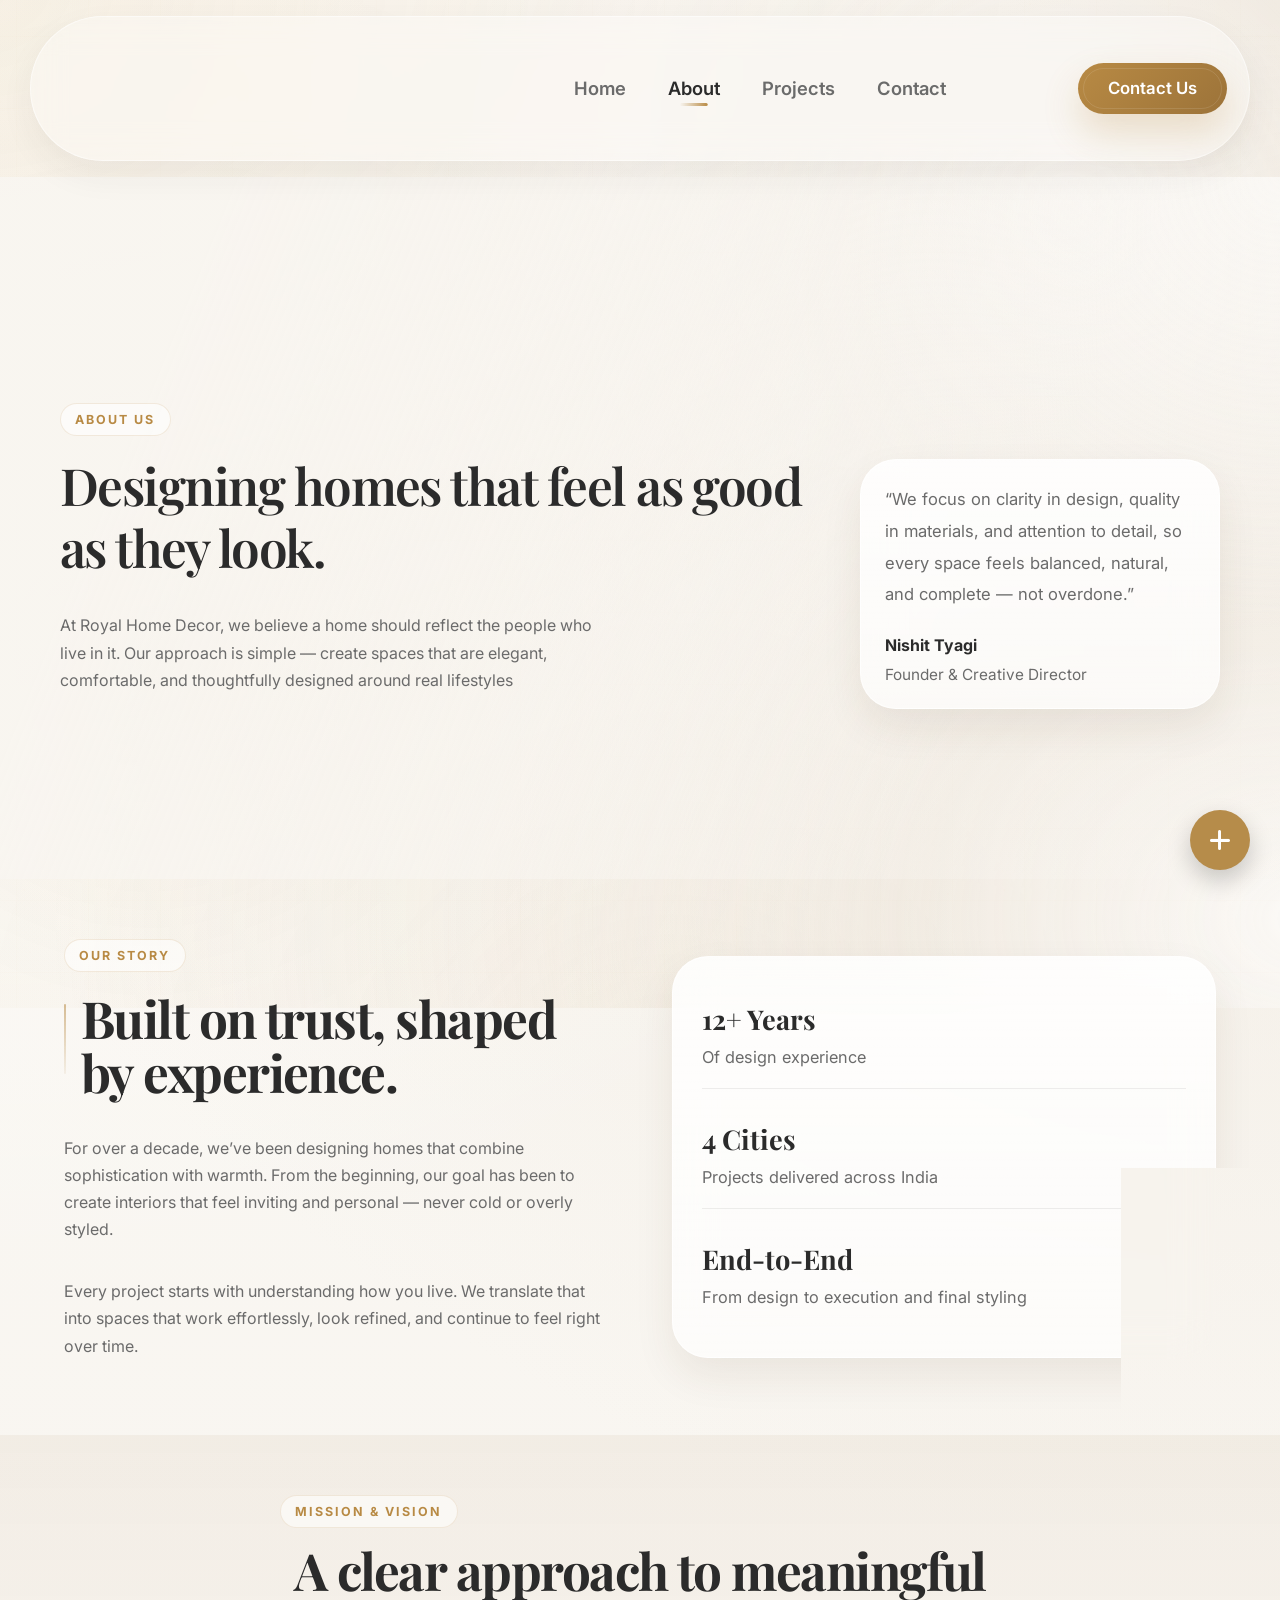
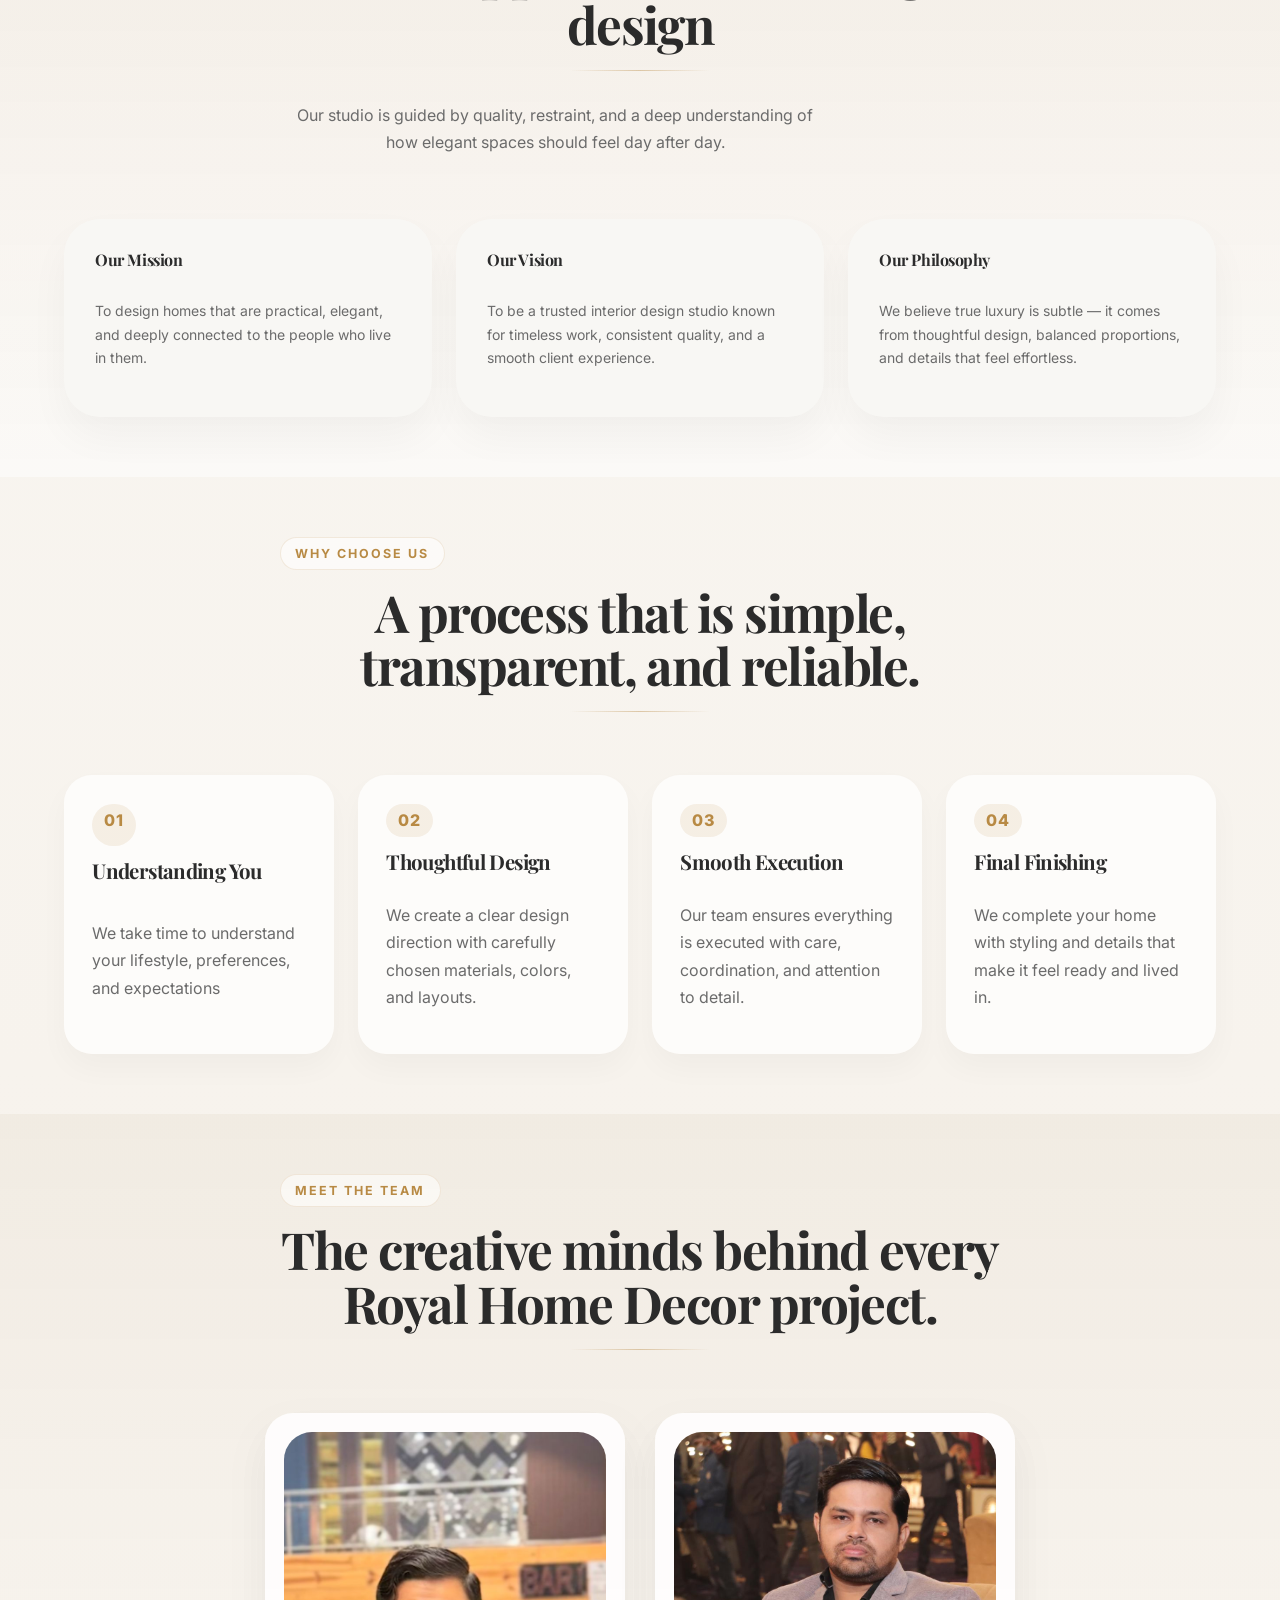
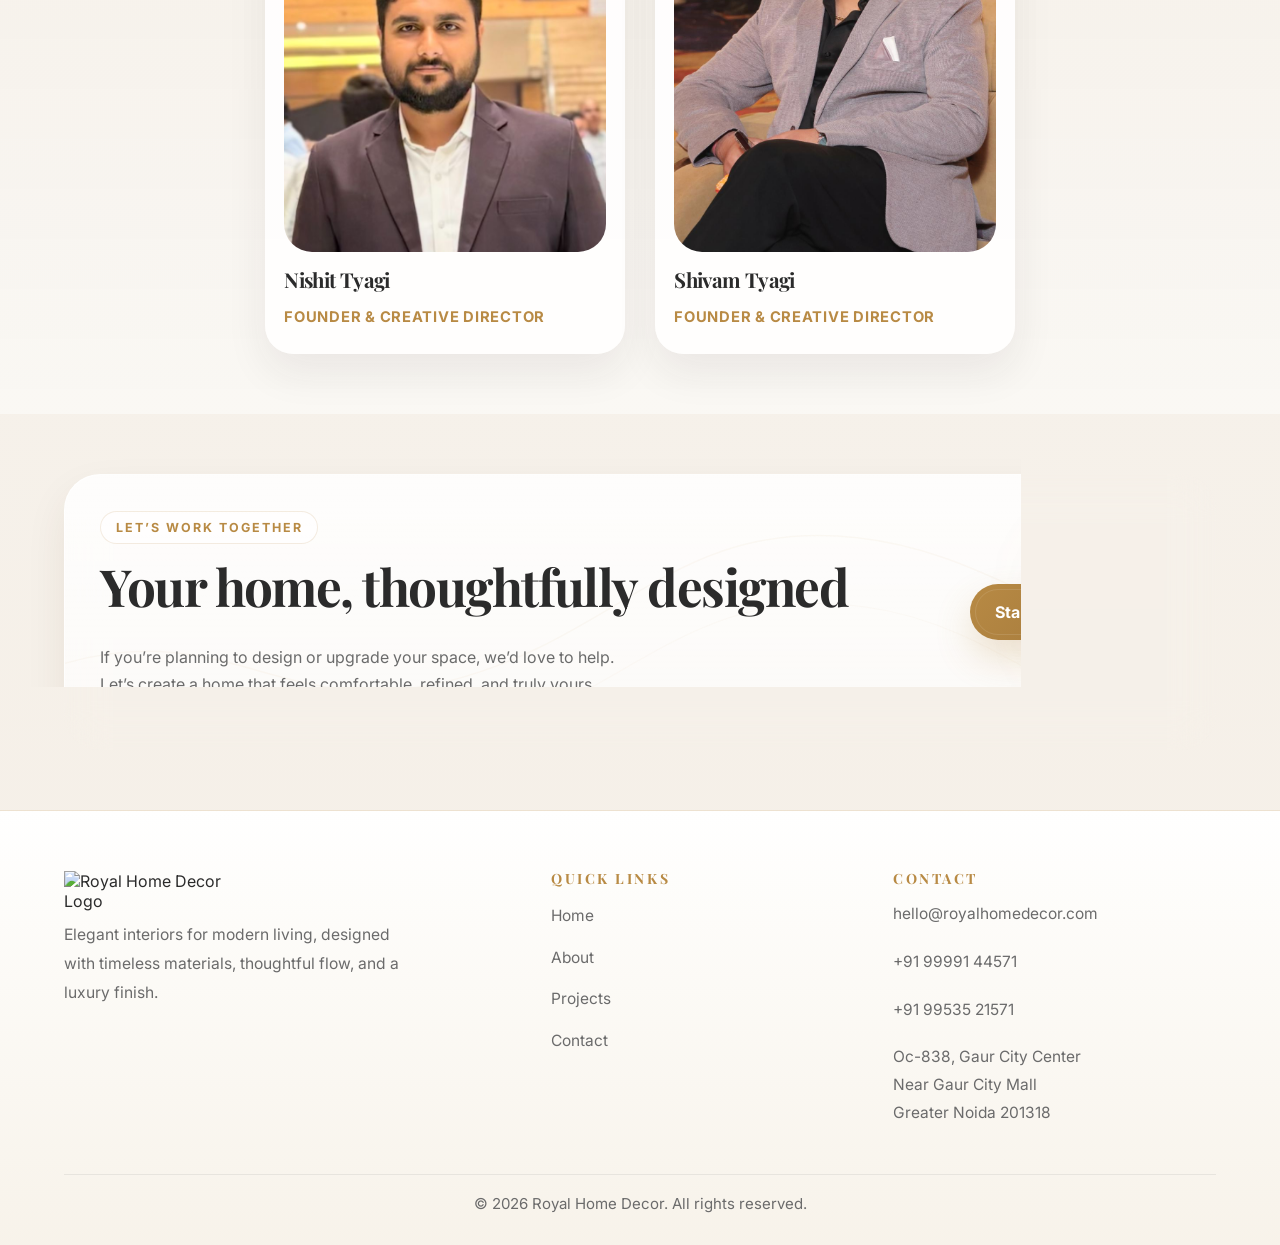
==== commit 17f0d489: "Update Nishit team portrait" ====
--- a/about.html
+++ b/about.html
@@ -202,7 +202,7 @@
             <div class="team-grid">
 
               <article class="team-card reveal reveal-up" data-delay="240">
-                <img class="team-card-image--nishit" src="images/nishit-tyagi.jpg" alt="Nishit Tyagi portrait" />
+                <img class="team-card-image" src="images/2.jpg" alt="Nishit Tyagi portrait" />
                 <h3>Nishit Tyagi</h3>
                 <span>Founder &amp; Creative Director</span>
               </article>
--- a/style.css
+++ b/style.css
@@ -2007,12 +2007,13 @@
   transition: transform 0.4s ease;
 }
 
-.team-card img.team-card-image--nishit {
+.team-card img.team-card-image {
   width: 100%;
   height: 420px;
   object-fit: cover;
   object-position: center top;
   border-radius: 28px;
+  display: block;
 }
 
 .team-card img.team-card-image--shivam {
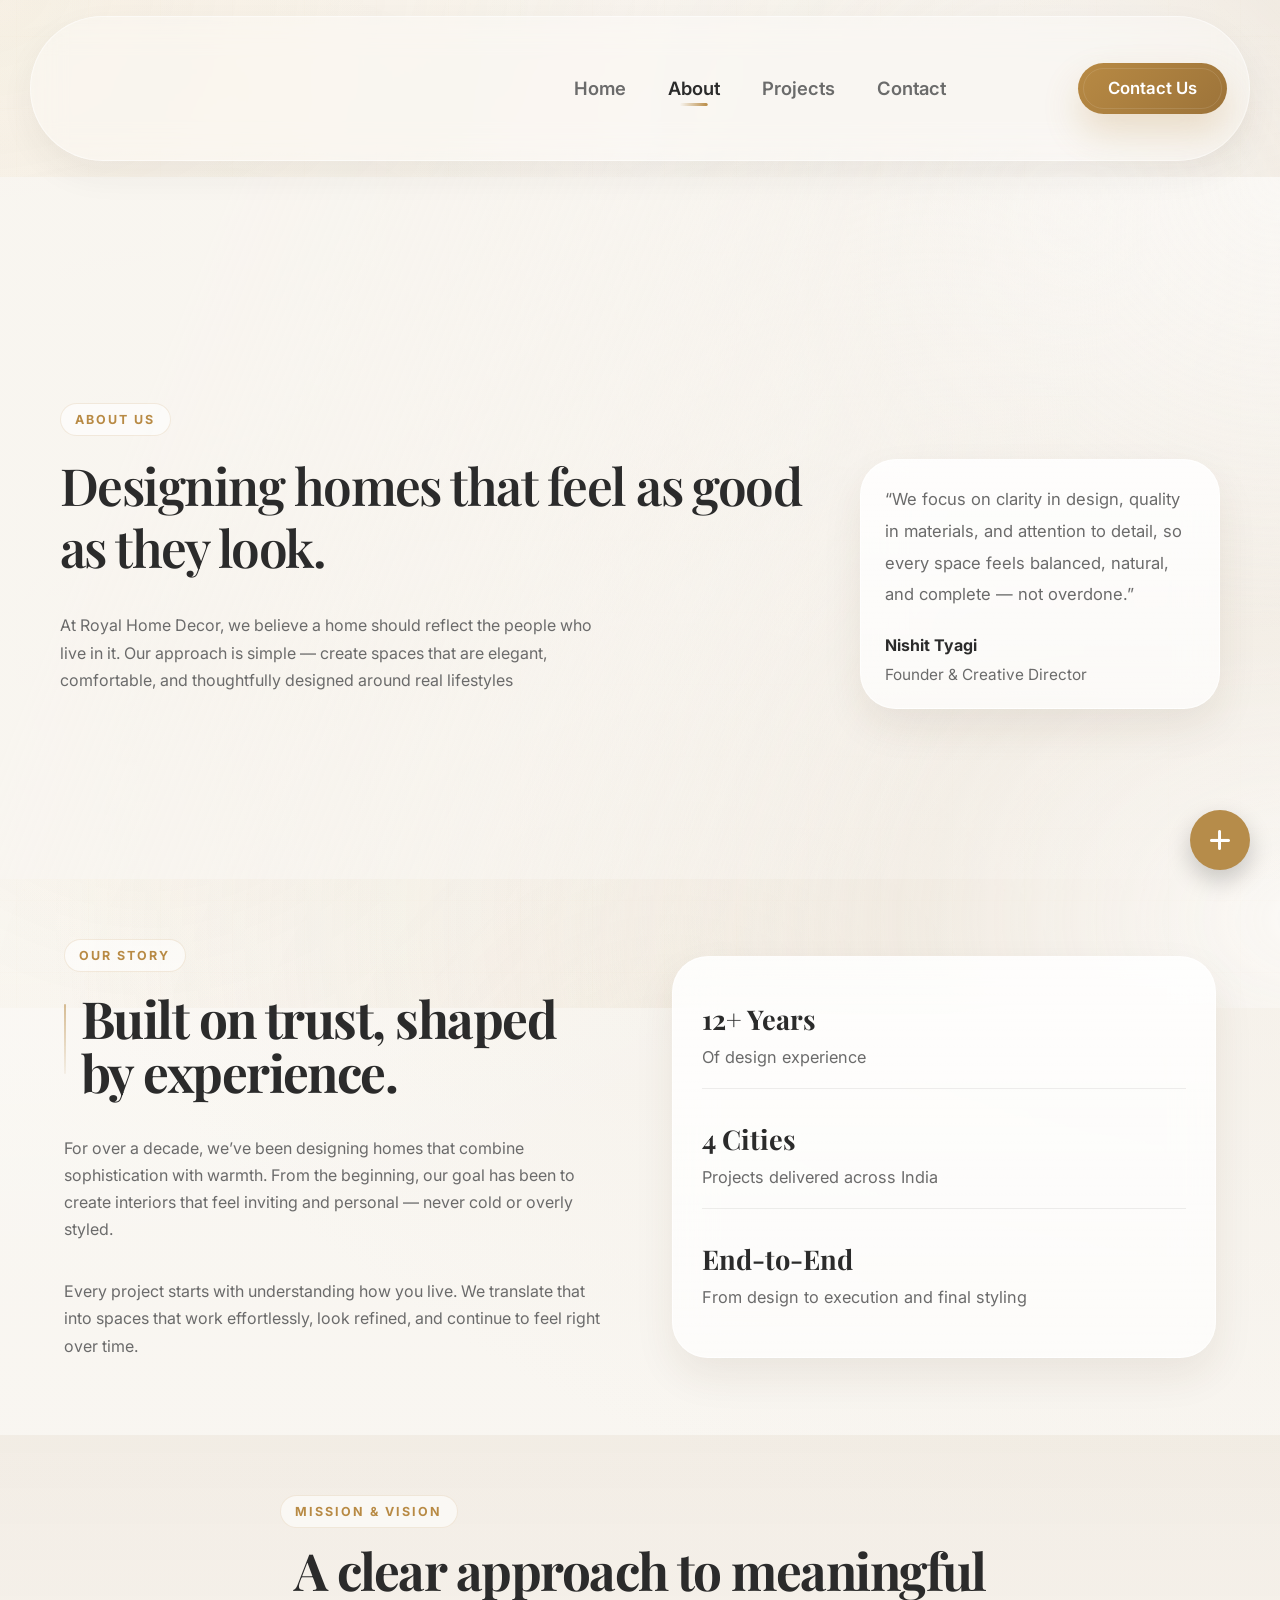
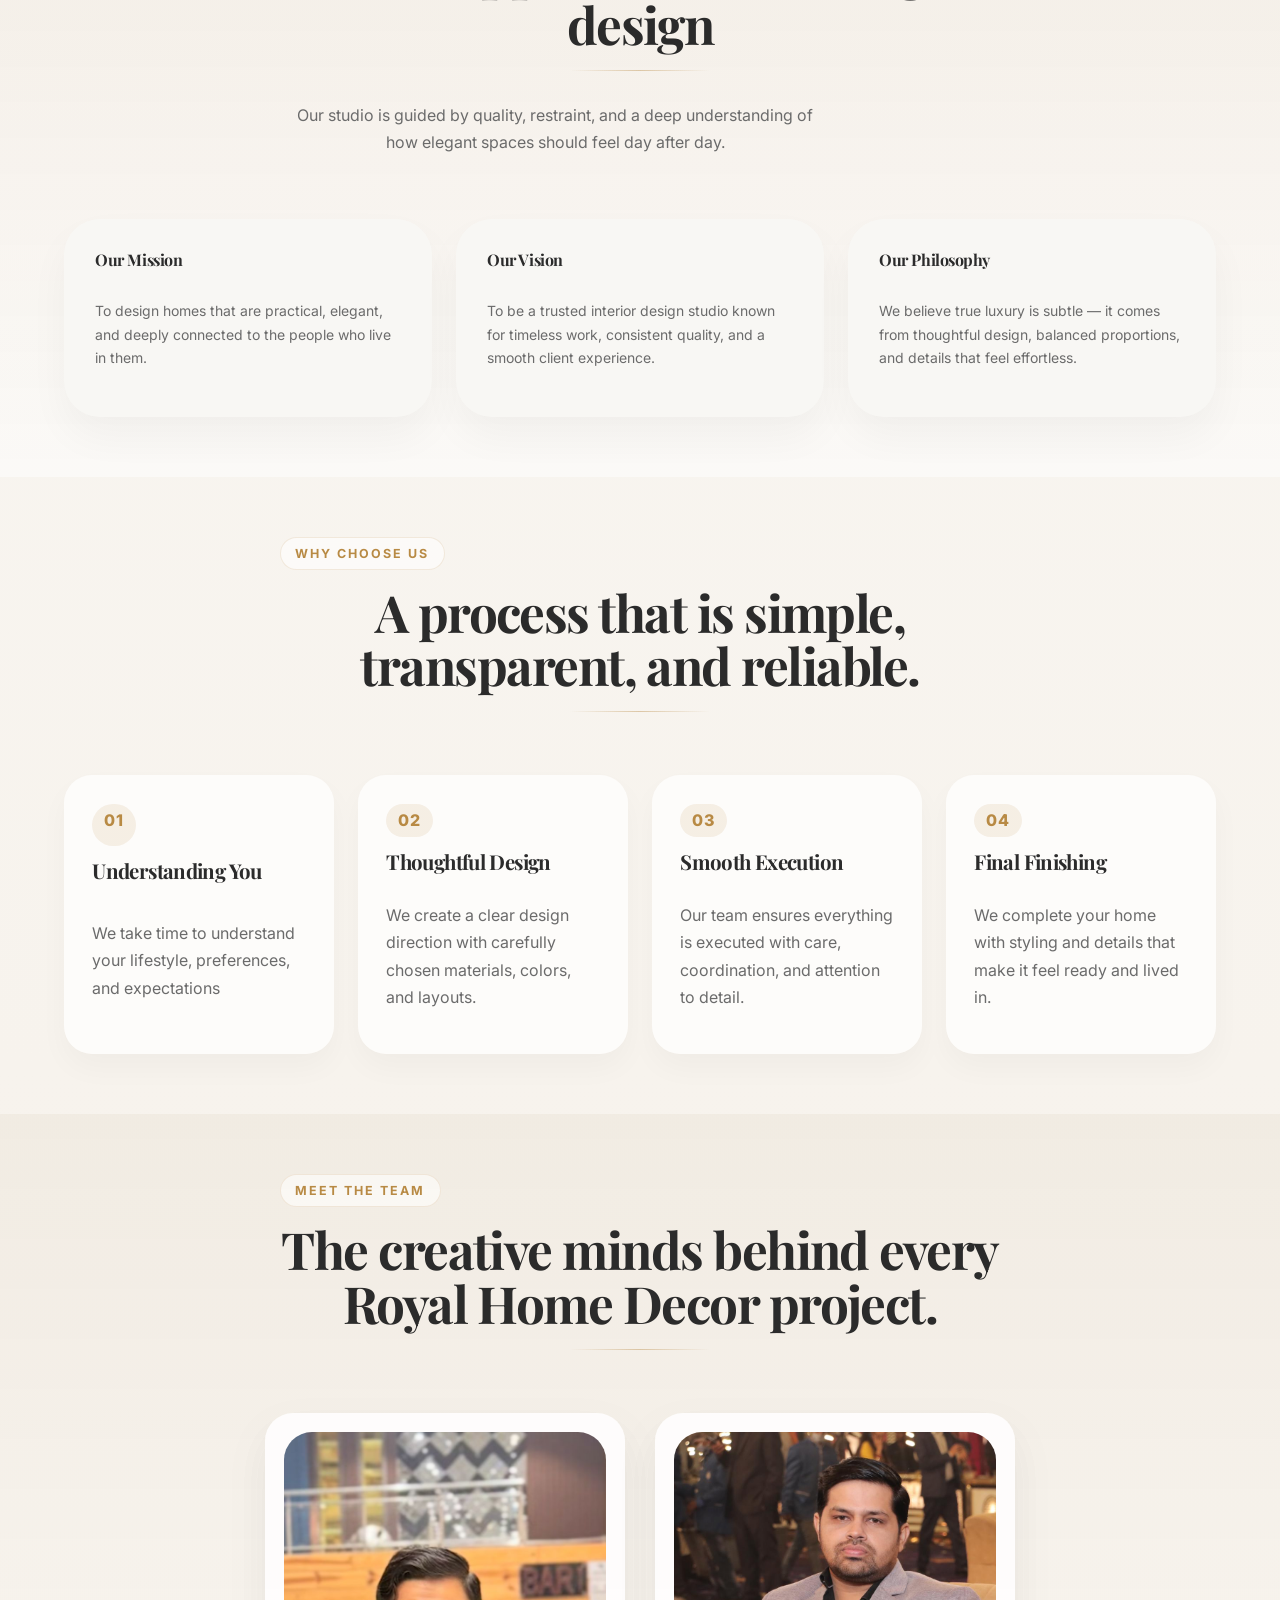
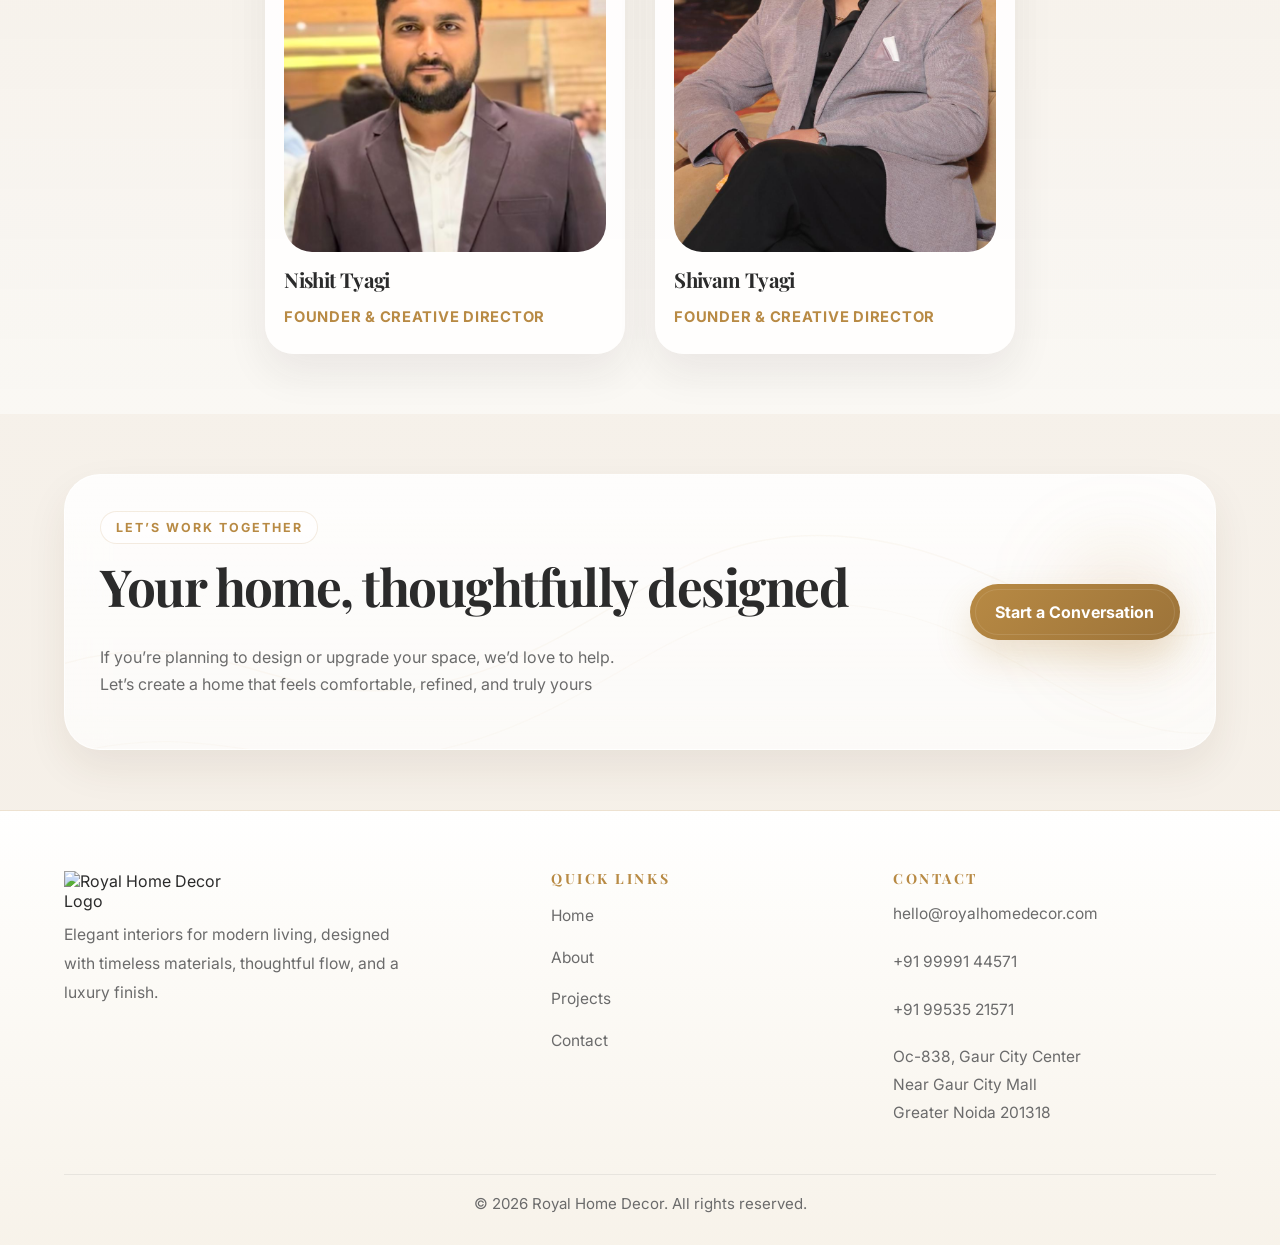
==== commit b1057c1b: "fix team image crop on live site" ====
--- a/about.html
+++ b/about.html
@@ -208,7 +208,7 @@
               </article>
 
               <article class="team-card reveal reveal-up" data-delay="360">
-                <img class="team-card-image--shivam" src="images/shivam-tyagi.jpeg" alt="shivam Tyagi portrait" />
+                <img class="team-card-image" src="images/shivam-tyagi.jpeg" alt="shivam Tyagi portrait" />
                 <h3>Shivam Tyagi</h3>
                 <span>Founder &amp; Creative Director</span>
               </article>
--- a/style.css
+++ b/style.css
@@ -1999,29 +1999,16 @@
   transition: all 0.4s ease;
 }
 
-.team-card img {
-  aspect-ratio: 0.92;
-  object-fit: cover;
-  border-radius: 22px;
-  margin-bottom: 1rem;
-  transition: transform 0.4s ease;
-}
-
-.team-card img.team-card-image {
+.team-card img,
+.team-card-image {
   width: 100%;
   height: 420px;
   object-fit: cover;
   object-position: center top;
   border-radius: 28px;
   display: block;
-}
-
-.team-card img.team-card-image--shivam {
-  width: 100%;
-  height: 420px;
-  object-fit: cover;
-  object-position: center top;
-  border-radius: 28px;
+  margin-bottom: 1rem;
+  transition: transform 0.4s ease;
 }
 
 .team-card:hover,
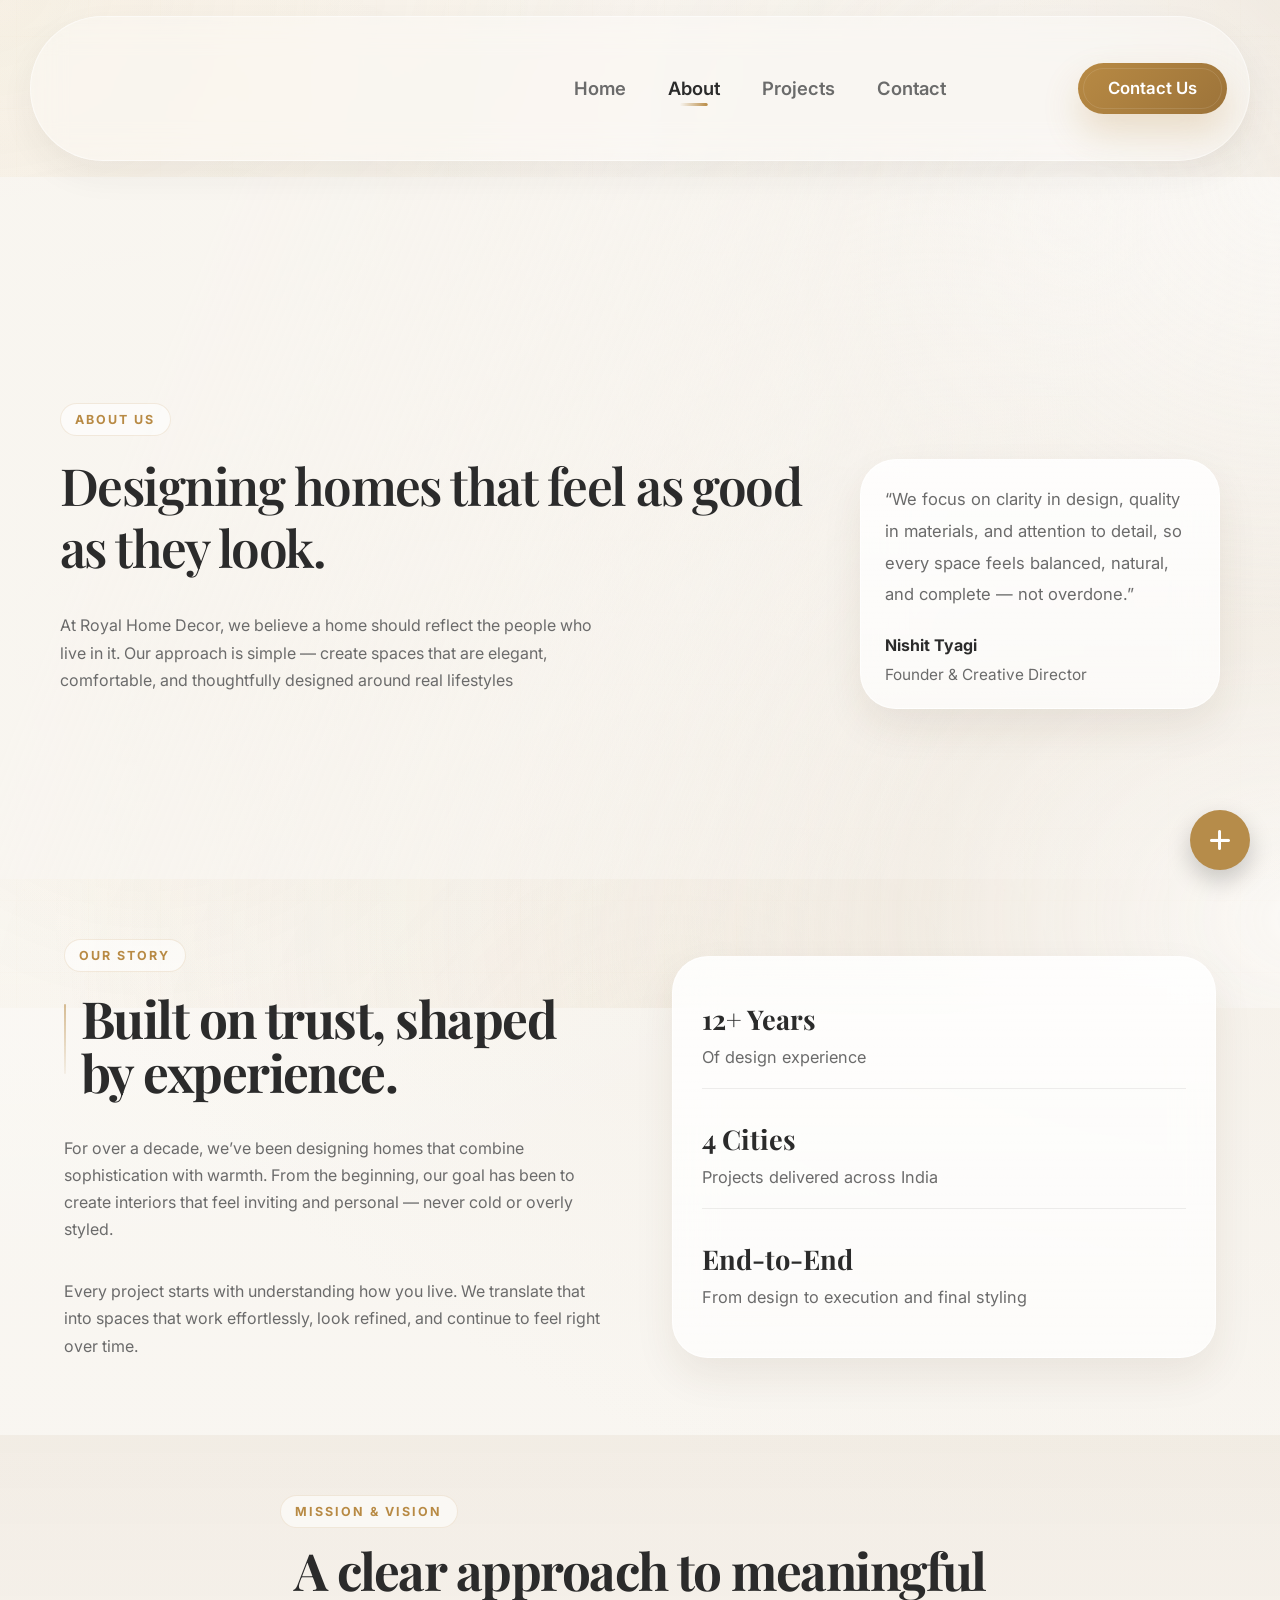
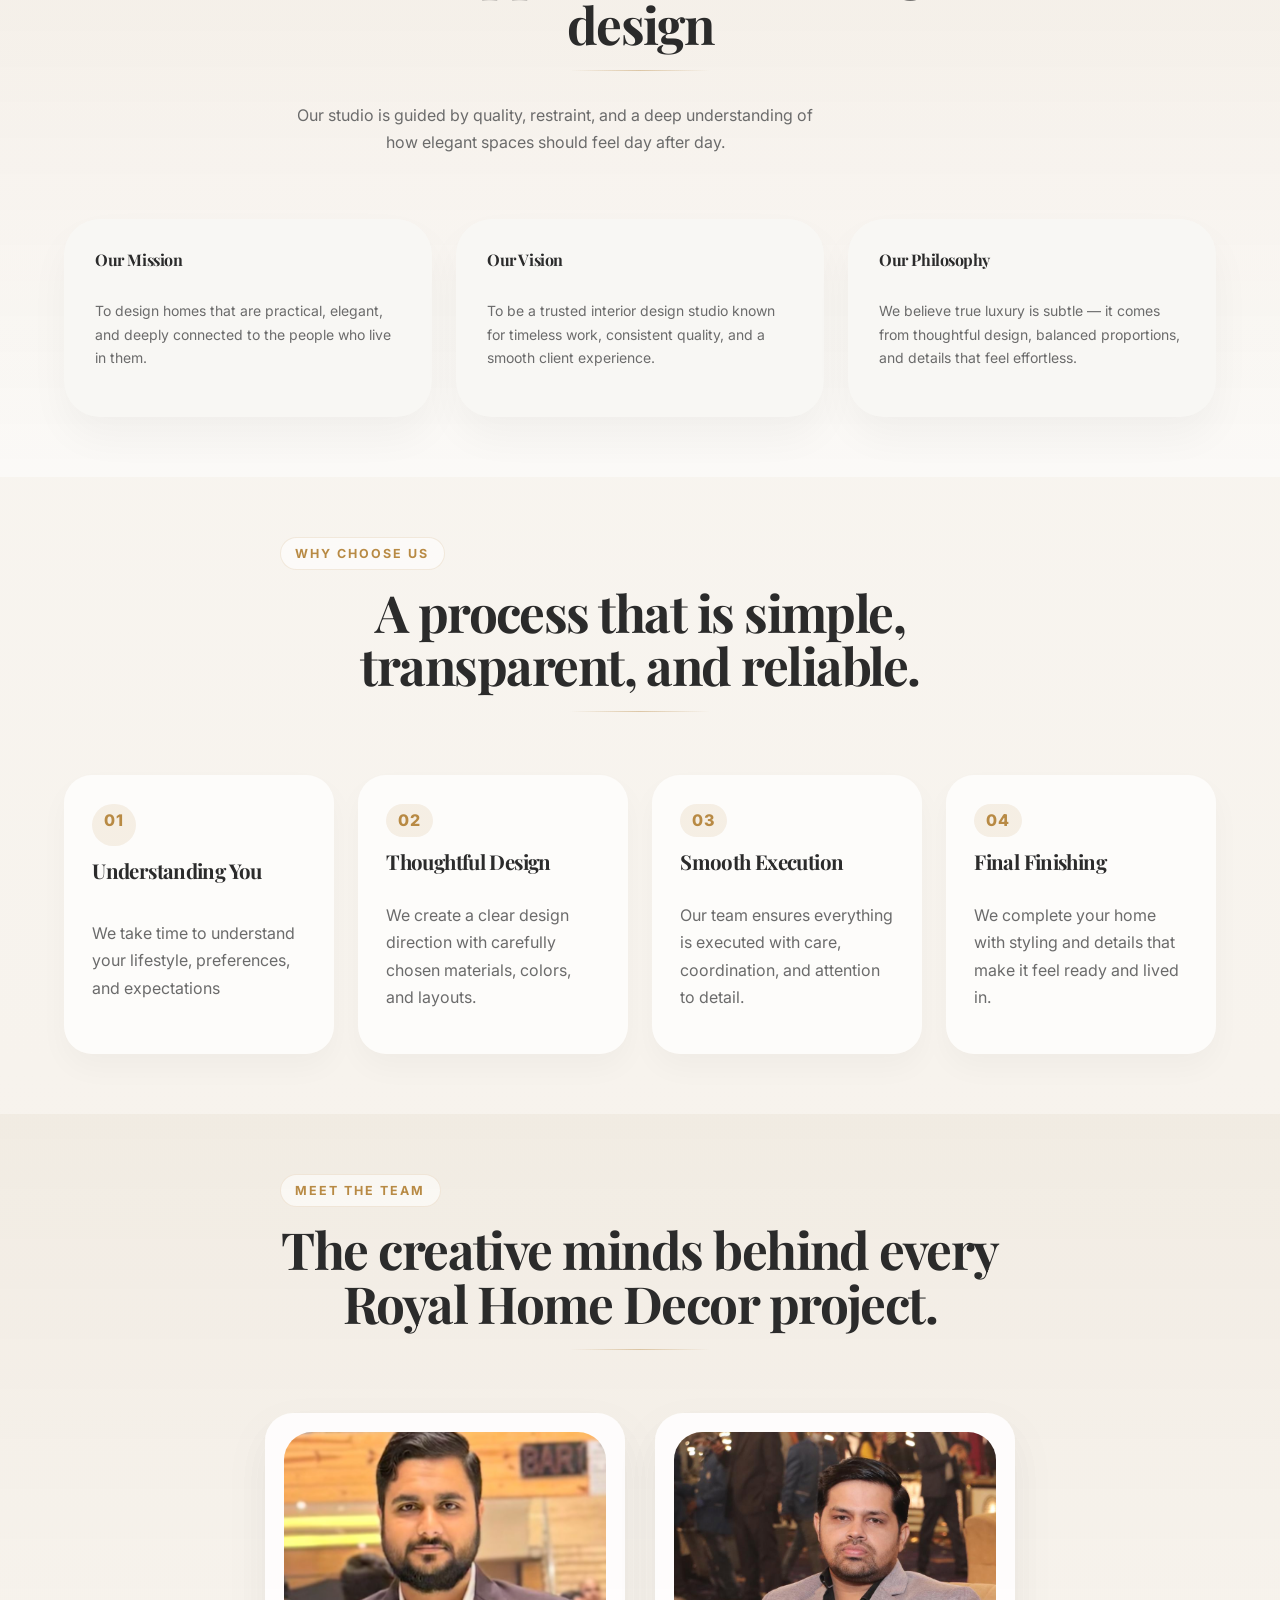
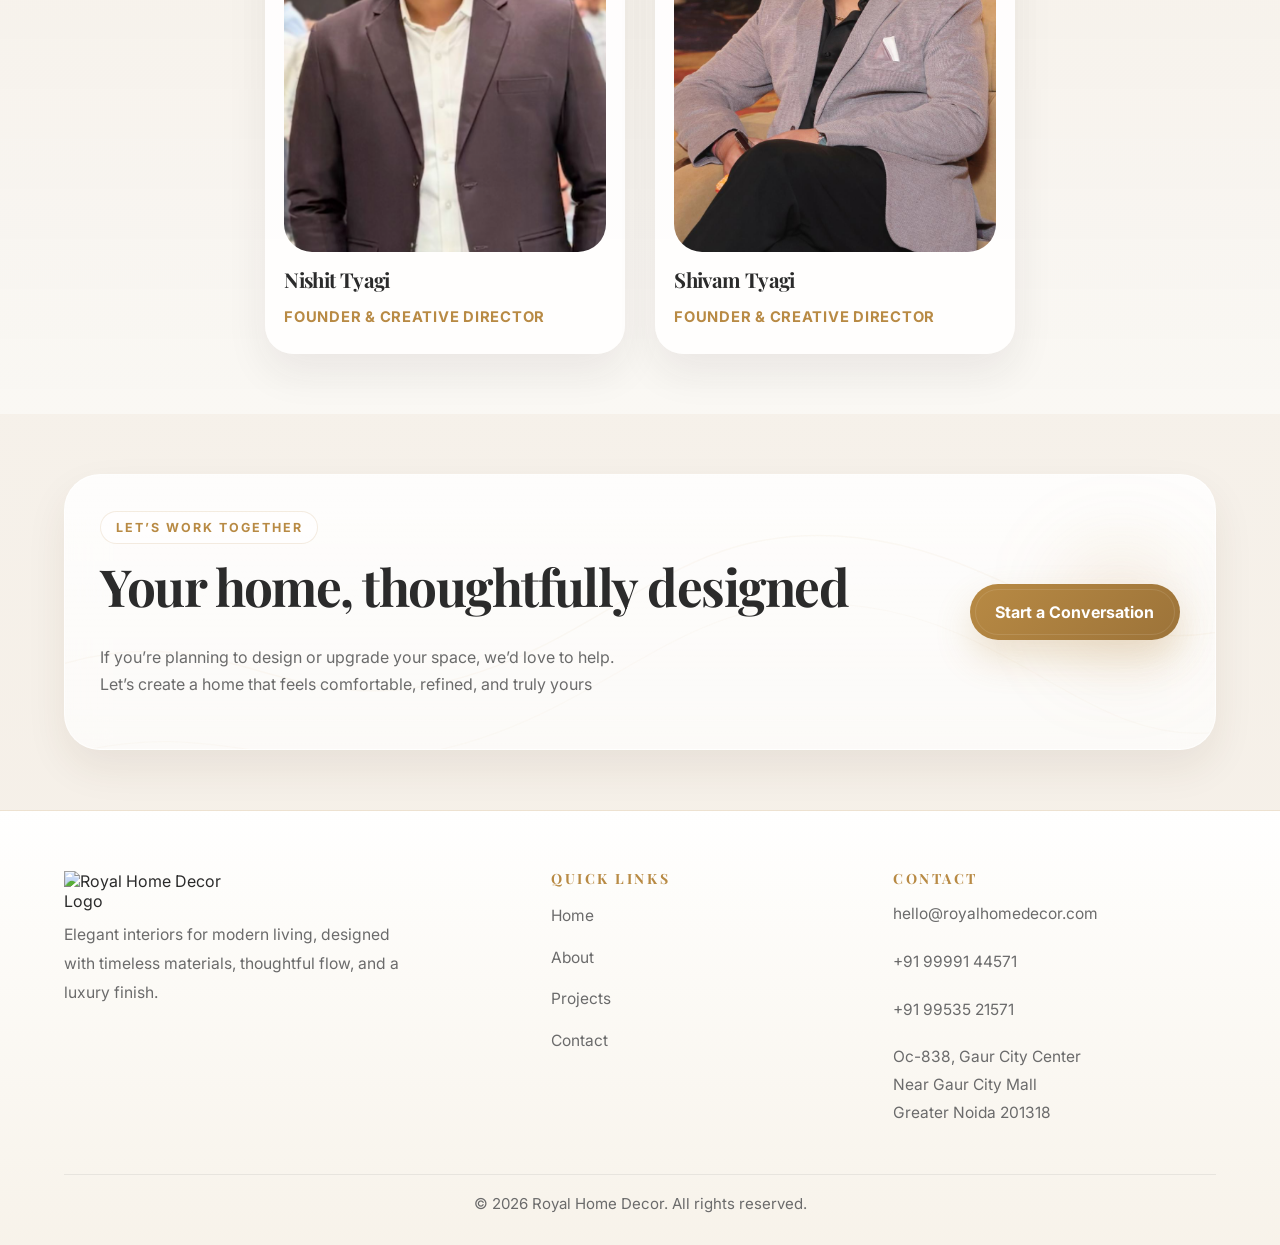
==== commit 91763672: "replace Nishit team image" ====
--- a/about.html
+++ b/about.html
@@ -202,7 +202,7 @@
             <div class="team-grid">
 
               <article class="team-card reveal reveal-up" data-delay="240">
-                <img class="team-card-image" src="images/2.jpg" alt="Nishit Tyagi portrait" />
+                <img class="team-card-image nishit-tyagi-image" src="images/nishit-tyagi-cropped.png" alt="Nishit Tyagi portrait" />
                 <h3>Nishit Tyagi</h3>
                 <span>Founder &amp; Creative Director</span>
               </article>
--- a/style.css
+++ b/style.css
@@ -2011,6 +2011,15 @@
   transition: transform 0.4s ease;
 }
 
+.team-card .nishit-tyagi-image {
+  width: 100%;
+  height: 420px;
+  object-fit: cover;
+  object-position: center center;
+  border-radius: 28px;
+  display: block;
+}
+
 .team-card:hover,
 .team-card:focus-within {
   transform: translateY(-10px);
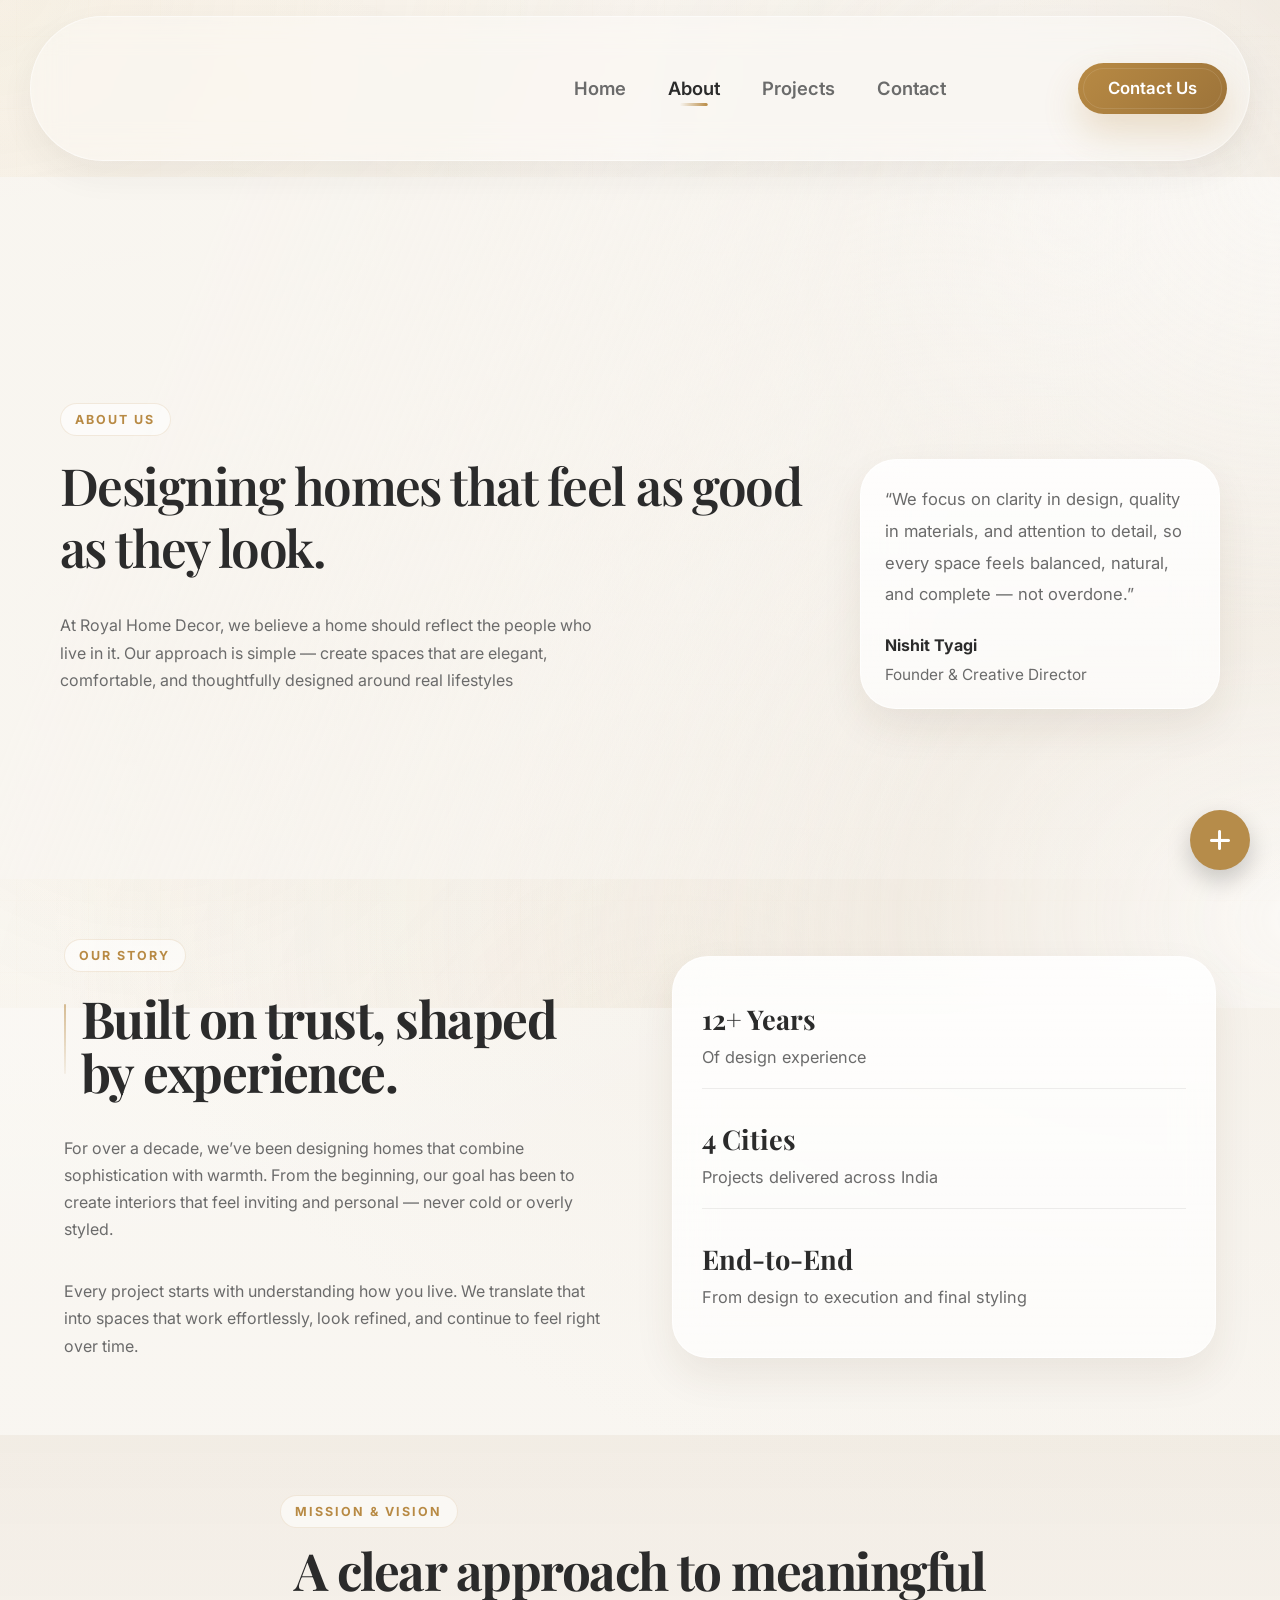
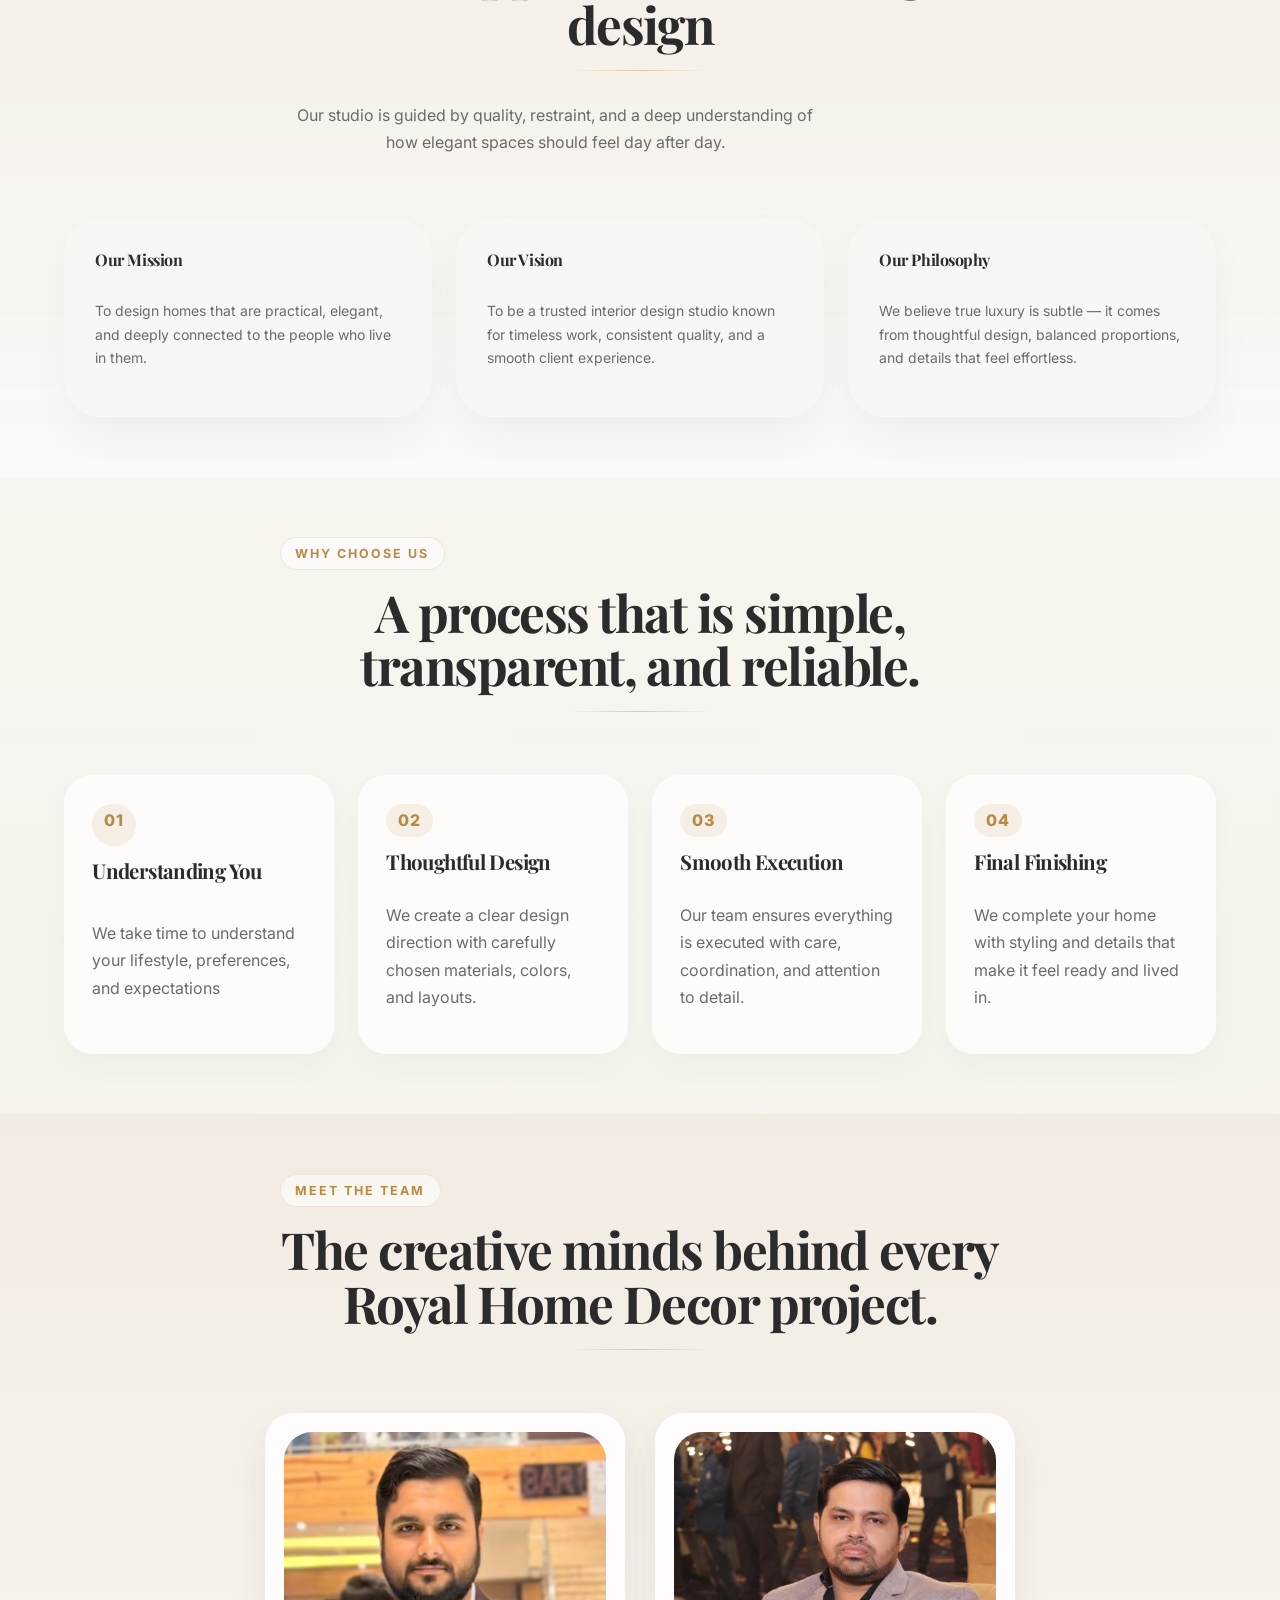
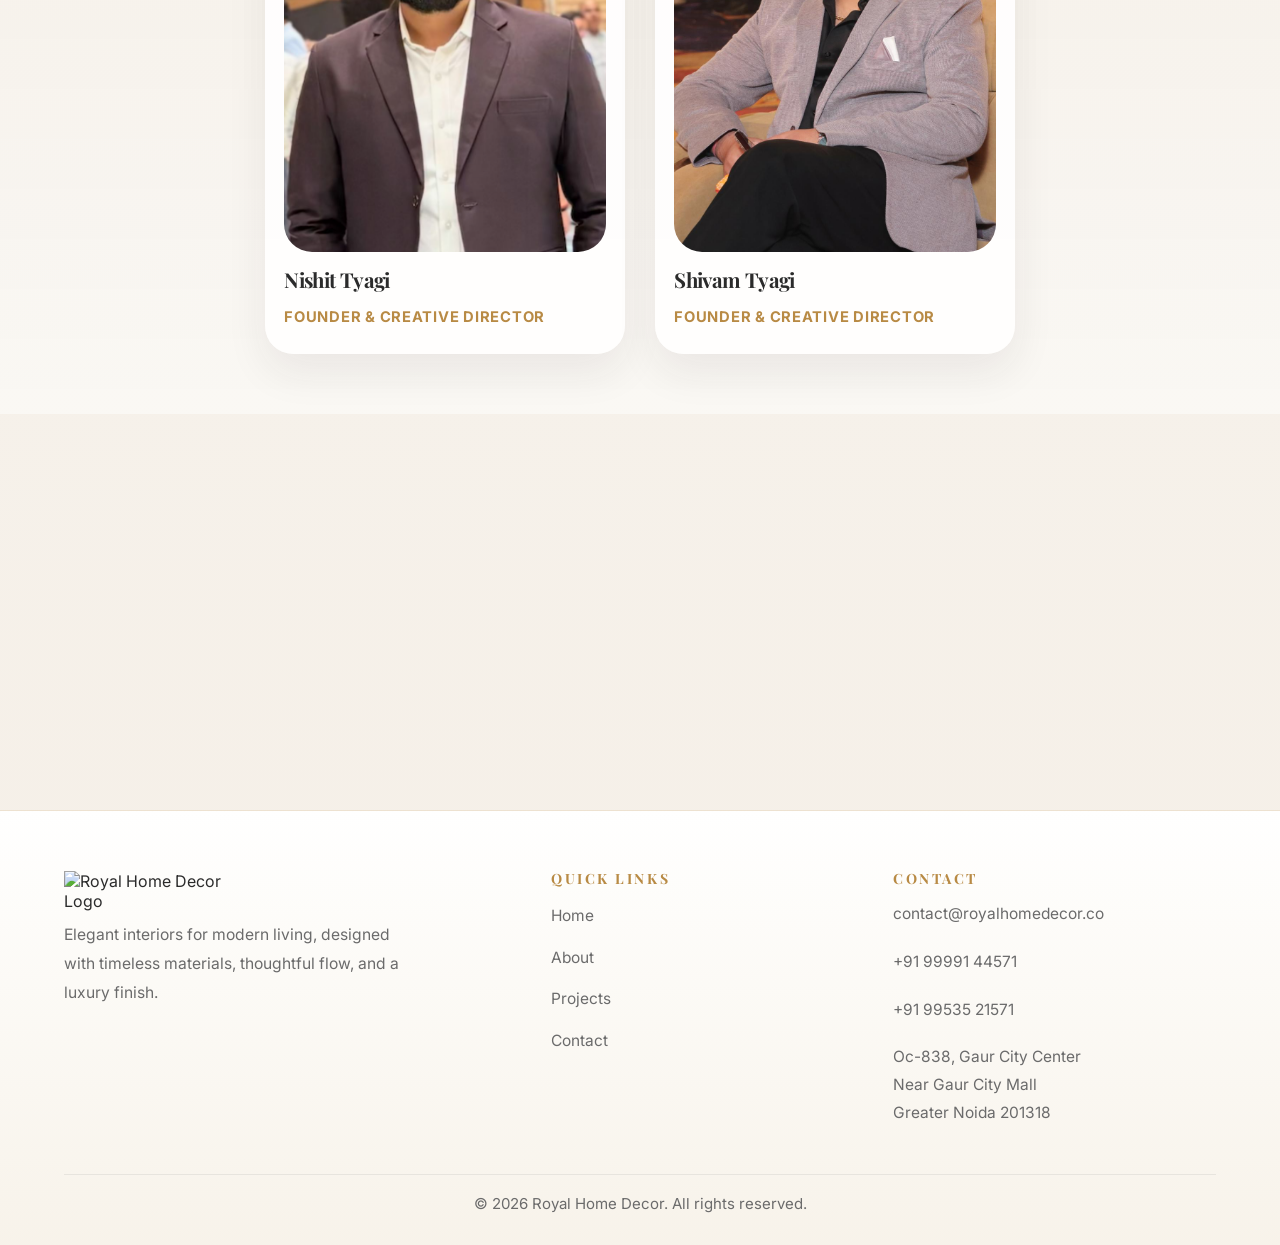
==== commit 4e118e90: "Update website email address" ====
--- a/about.html
+++ b/about.html
@@ -258,8 +258,8 @@
 
             <div class="footer-contact-block">
               <h3 class="footer-title">Contact</h3>
-              <a class="footer-contact-link" href="mailto:hello@royalhomedecor.com"
-                >hello@royalhomedecor.com</a
+              <a class="footer-contact-link" href="mailto:contact@royalhomedecor.co"
+                >contact@royalhomedecor.co</a
               >
               <a class="footer-contact-link" href="tel:+919999144571">+91 99991 44571</a>
               <a class="footer-contact-link" href="tel:+919953521571">+91 99535 21571</a>
--- a/style.css
+++ b/style.css
@@ -2011,11 +2011,11 @@
   transition: transform 0.4s ease;
 }
 
-.team-card .nishit-tyagi-image {
+.team-card:first-child .team-card-image {
   width: 100%;
   height: 420px;
   object-fit: cover;
-  object-position: center center;
+  object-position: center 12%;
   border-radius: 28px;
   display: block;
 }
